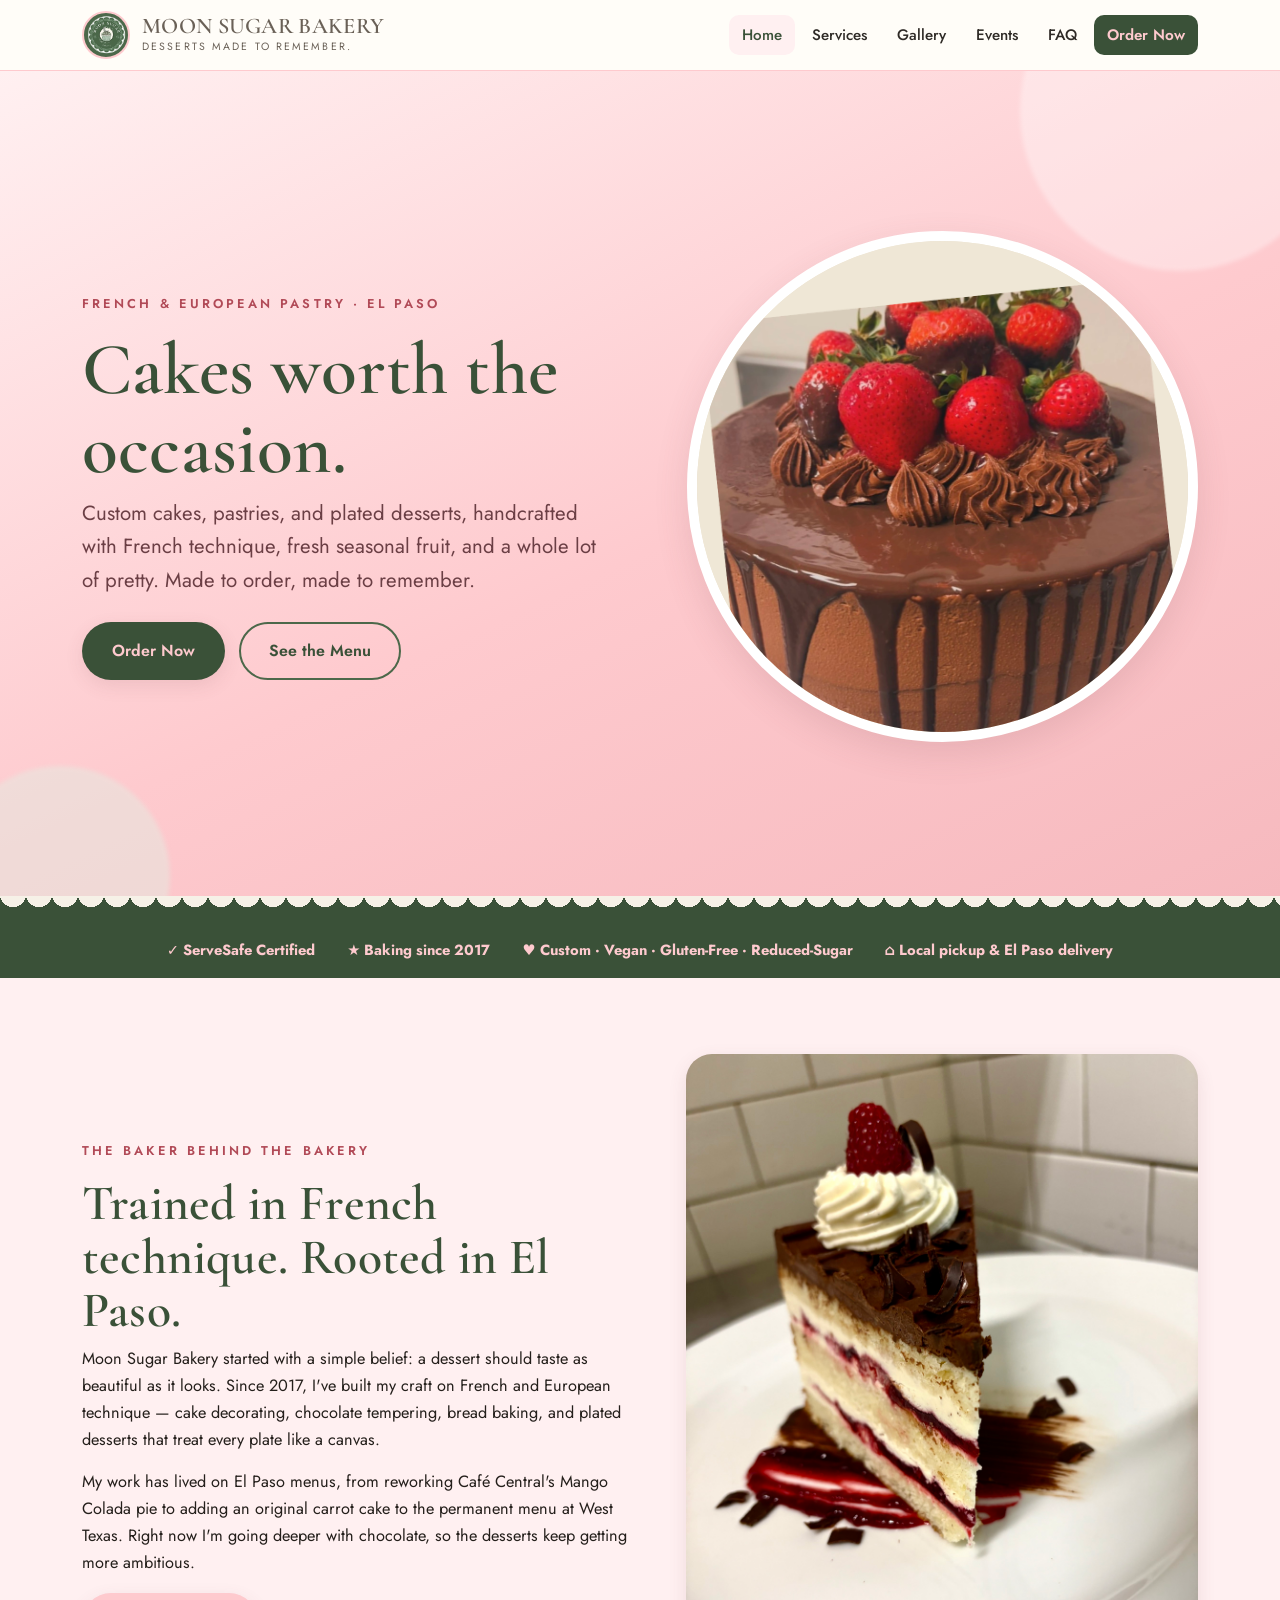
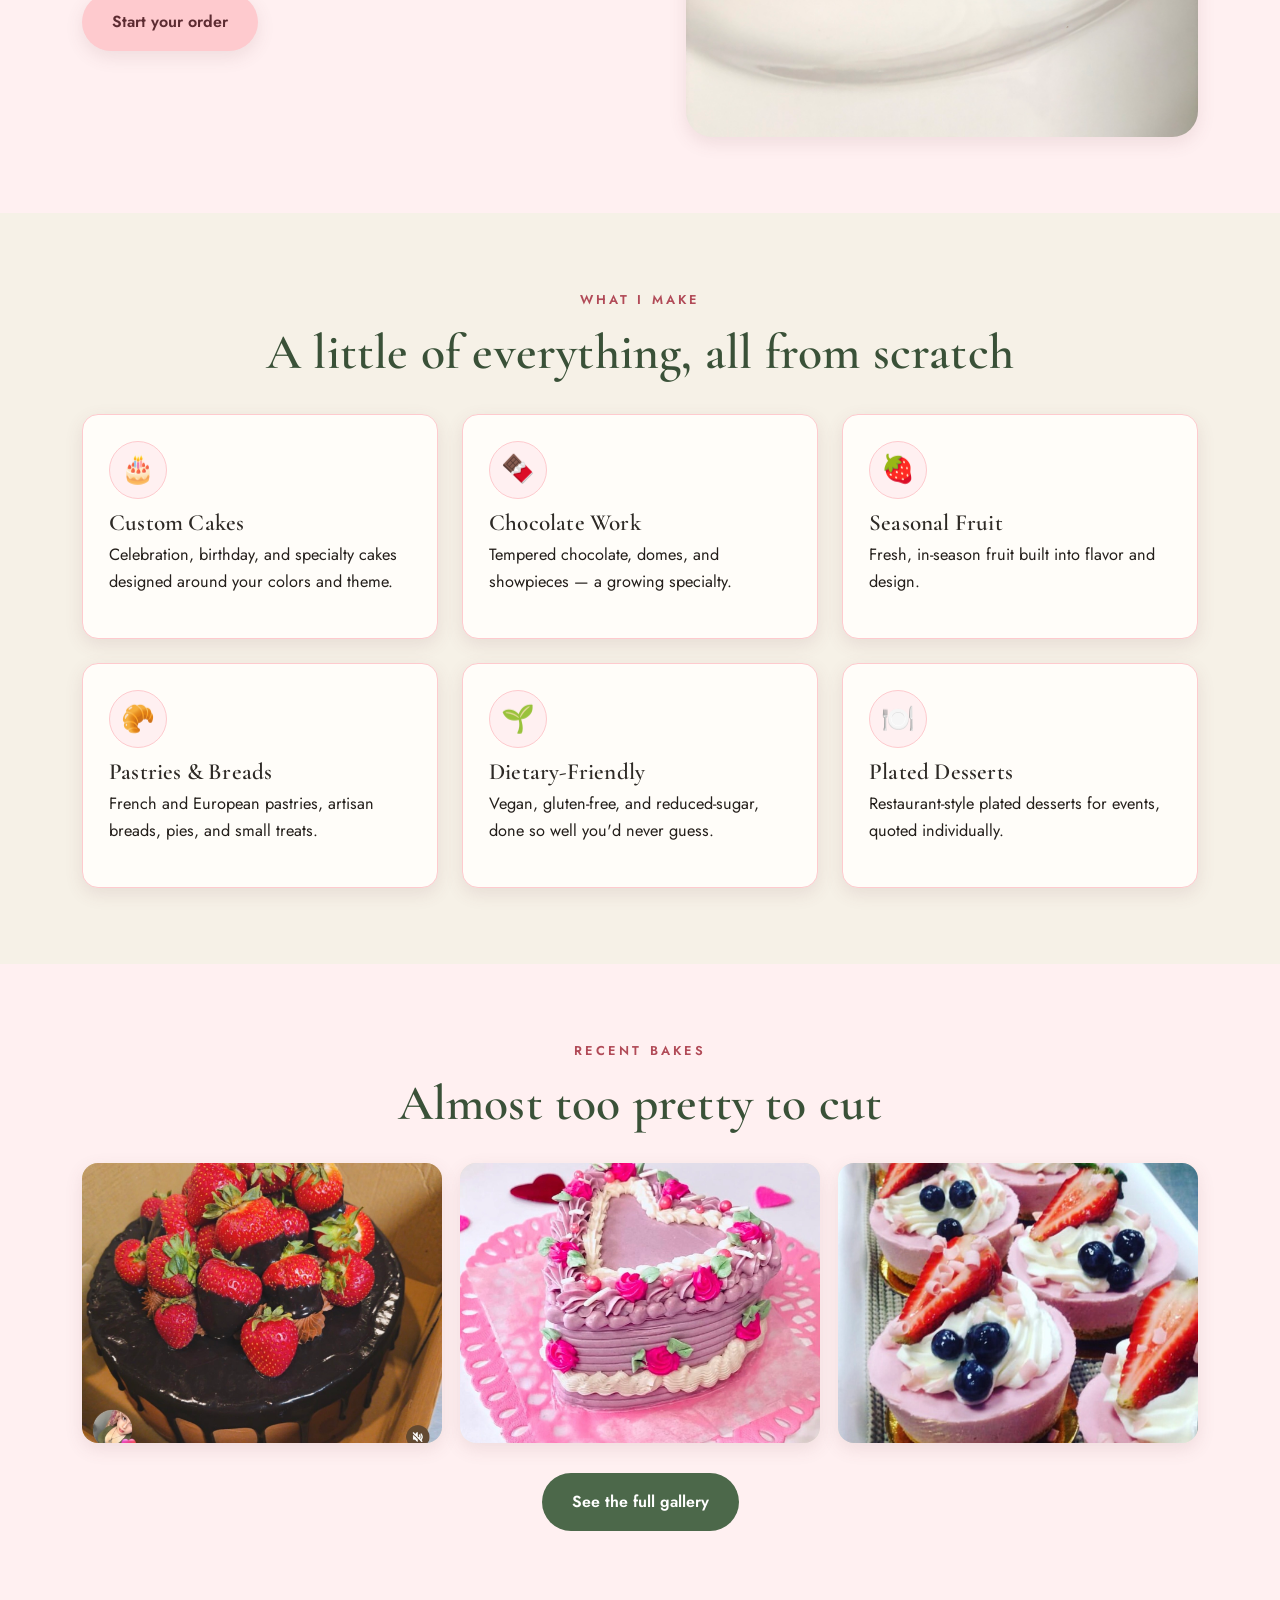
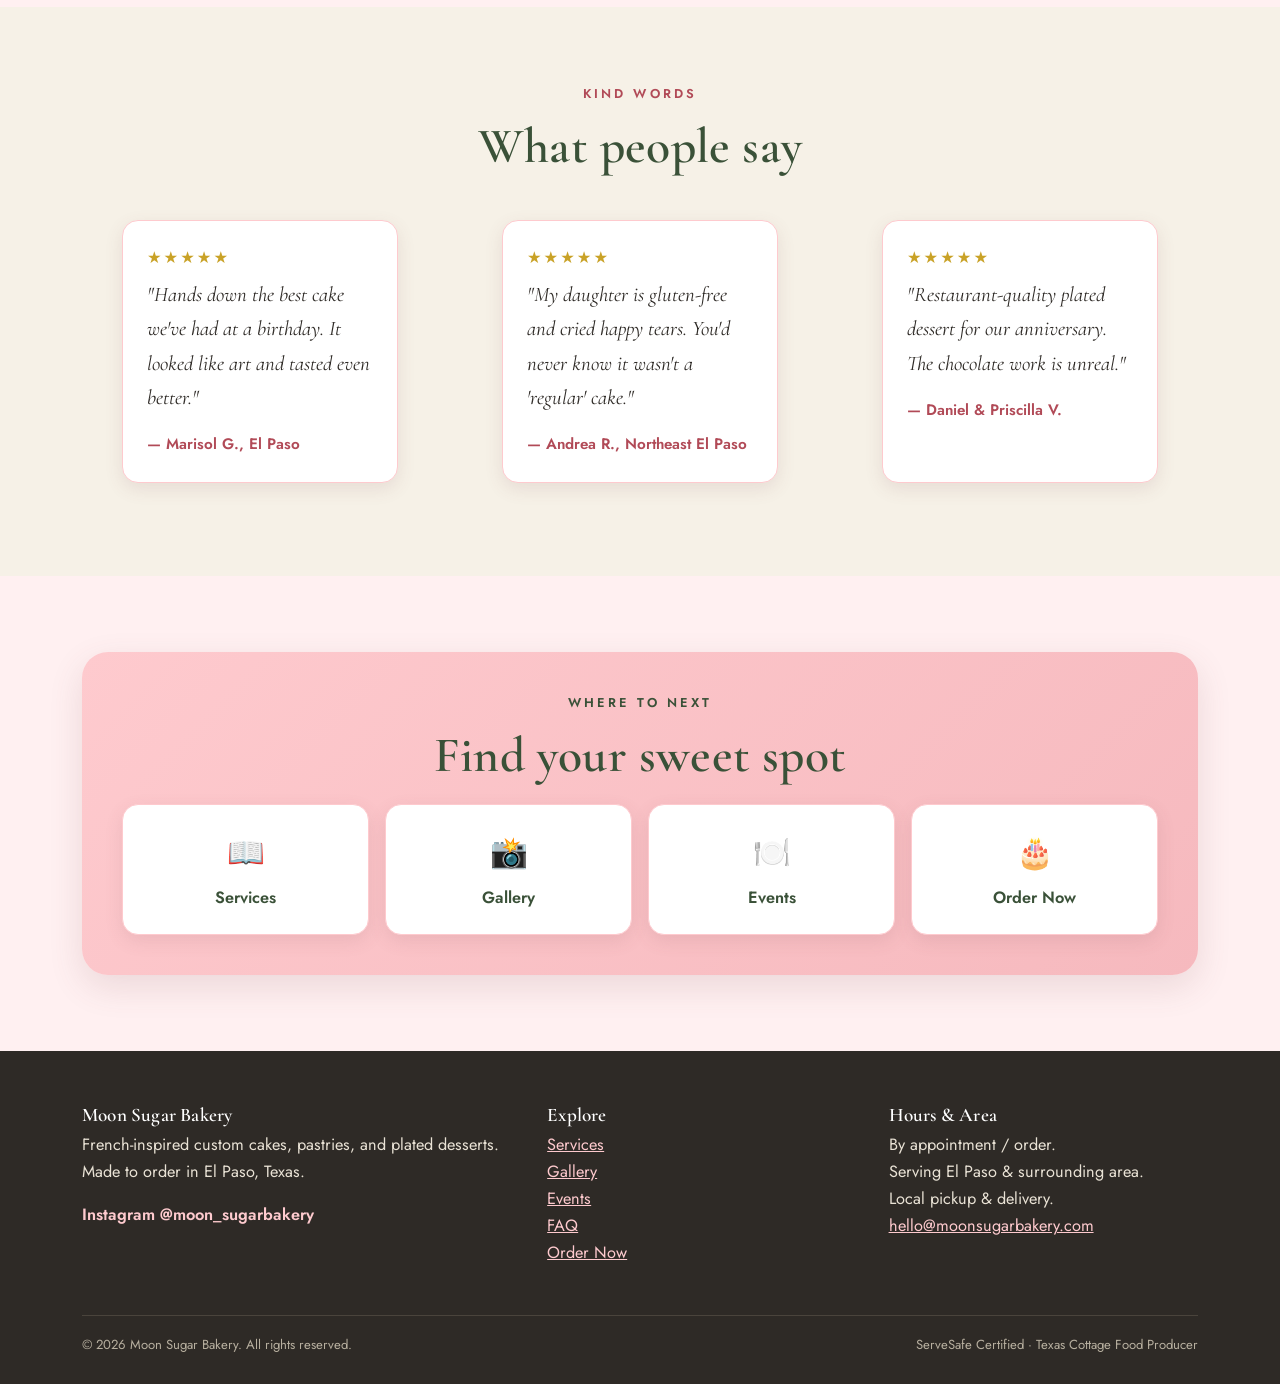
==== index.html @ 9c344a2e "Add files via upload" ====
<!DOCTYPE html>
<html lang="en">
<head>
<meta charset="UTF-8">
<meta name="viewport" content="width=device-width, initial-scale=1.0">
<title>Moon Sugar Bakery | French-Inspired Custom Cakes in El Paso, TX</title>
<meta name="description" content="Moon Sugar Bakery — French and European-inspired custom cakes, pastries, and plated desserts in El Paso, Texas. ServeSafe certified. Vegan, gluten-free, and reduced-sugar options. Order for local pickup or delivery.">
<meta property="og:title" content="Moon Sugar Bakery — Desserts made to remember.">
<meta property="og:description" content="Cakes worth the occasion. French technique, made to order in El Paso.">
<meta property="og:image" content="images/MSB%20Logo.png">
<meta name="keywords" content="custom cakes El Paso, bakery El Paso, gluten-free cakes El Paso, vegan desserts El Paso, birthday cakes, plated desserts, Moon Sugar Bakery">
<script type="application/ld+json">
{
  "@context": "https://schema.org",
  "@type": "Bakery",
  "name": "Moon Sugar Bakery",
  "description": "French and European-inspired custom cakes, pastries, cookies, and plated desserts, handmade in El Paso, Texas. Vegan, gluten-free, and reduced-sugar options.",
  "servesCuisine": ["Bakery", "Custom Cakes", "Desserts"],
  "areaServed": "El Paso, Texas",
  "email": "hello@moonsugarbakery.com",
  "image": "images/MSB%20Logo.png",
  "sameAs": ["https://instagram.com/moon_sugarbakery"],
  "address": { "@type": "PostalAddress", "addressLocality": "El Paso", "addressRegion": "TX", "addressCountry": "US" },
  "priceRange": "$$"
}
</script>
<link rel="preconnect" href="https://fonts.googleapis.com">
<link rel="preconnect" href="https://fonts.gstatic.com" crossorigin>
<link href="https://fonts.googleapis.com/css2?family=Cormorant+Garamond:ital,wght@0,500;0,600;1,400&family=Jost:wght@300;400;500;600&display=swap" rel="stylesheet">
<link rel="stylesheet" href="styles.css">
</head>
<body>
<a class="skip" href="#main">Skip to main content</a>

<!-- ===== HEADER / NAV ===== -->
<header class="site">
  <div class="nav">
    <div class="nav-left">
      <a class="brand" href="index.html" aria-label="Moon Sugar Bakery home">
        <img class="logo" src="images/MSB%20Logo.png" alt="Moon Sugar Bakery logo" width="48" height="48"
             onerror="this.style.display='none';this.nextElementSibling.style.display='grid';">
        <span class="logo" aria-hidden="true" style="display:none">M</span>
        <span><b>Moon Sugar Bakery</b><span>Desserts made to remember.</span></span>
      </a>
    </div>
    <button class="menu-toggle" aria-expanded="false" aria-controls="primary-nav">Menu</button>
    <ul class="navlinks" id="primary-nav">
      <li><a href="index.html" aria-current="page">Home</a></li>
      <li><a href="services.html">Services</a></li>
      <li><a href="gallery.html">Gallery</a></li>
      <li><a href="catering.html">Events</a></li>
      <li><a href="faq.html">FAQ</a></li>
      <li><a class="cta" href="order.html">Order Now</a></li>
    </ul>
  </div>
</header>

<main id="main">
<span id="top"></span>

<!-- ===== HERO ===== -->
<section class="hero" aria-label="Welcome">
  <span class="blob b1" aria-hidden="true"></span>
  <span class="blob b2" aria-hidden="true"></span>
  <div class="hero-inner">
    <div>
      <p class="eyebrow">French &amp; European Pastry · El Paso</p>
      <h1>Cakes worth the occasion.</h1>
      <p class="lede">Custom cakes, pastries, and plated desserts, handcrafted with French technique, fresh seasonal fruit, and a whole lot of pretty. Made to order, made to remember.</p>
      <div class="cta-row">
        <a class="btn btn-greenpink" href="order.html">Order Now</a>
        <a class="btn btn-outline" href="services.html">See the Menu</a>
      </div>
    </div>
    <div class="hero-art">
      <img class="gimg" src="images/Choc%20Straw%202.png" transform: scale(500%) style="object-position:center 20%" alt="Chocolate strawberry celebration cake topped with fresh and chocolate-dipped strawberries" data-ph="Signature cake photo">
    </div>
  </div>
</section>
<hr class="scallop" style="--wash:var(--green-deep)" aria-hidden="true">

<!-- ===== TRUST BAR ===== -->
<div class="trust" role="note">
  <div class="wrap">
    <span><b>✓ ServeSafe Certified</b></span>
    <span><b>★ Baking since 2017</b></span>
    <span><b>♥ Custom · Vegan · Gluten-Free · Reduced-Sugar</b></span>
    <span><b>⌂ Local pickup &amp; El Paso delivery</b></span>
  </div>
</div>

<!-- ===== ABOUT ===== -->
<section id="about" class="tint-blush">
  <div class="wrap split">
    <div>
      <p class="eyebrow">The Baker Behind the Bakery</p>
      <h2>Trained in French technique. Rooted in El Paso.</h2>
      <p>Moon Sugar Bakery started with a simple belief: a dessert should taste as beautiful as it looks. Since 2017, I've built my craft on French and European technique — cake decorating, chocolate tempering, bread baking, and plated desserts that treat every plate like a canvas.</p>
      <p>My work has lived on El Paso menus, from reworking Café Central's Mango Colada pie to adding an original carrot cake to the permanent menu at West Texas. Right now I'm going deeper with chocolate, so the desserts keep getting more ambitious.</p>
      <div class="cta-row"><a class="btn btn-pink" href="order.html">Start your order</a></div>
    </div>
    <img class="gimg round" src="images/Single%20Serve%20Choc%20Straw.jpeg" alt="A single-serve chocolate strawberry cake, beautifully plated" data-ph="Signature cake" style="min-height:340px;height:100%">
  </div>
</section>

<!-- ===== SPECIALTIES ===== -->
<section class="tint-cream" aria-labelledby="spec-h">
  <div class="wrap center">
    <p class="eyebrow">What I Make</p>
    <h2 id="spec-h">A little of everything, all from scratch</h2>
  </div>
  <div class="wrap grid grid-3" style="margin-top:34px">
    <div class="card"><div class="ic" aria-hidden="true">🎂</div><h3>Custom Cakes</h3><p>Celebration, birthday, and specialty cakes designed around your colors and theme.</p></div>
    <div class="card"><div class="ic" aria-hidden="true">🍫</div><h3>Chocolate Work</h3><p>Tempered chocolate, domes, and showpieces — a growing specialty.</p></div>
    <div class="card"><div class="ic" aria-hidden="true">🍓</div><h3>Seasonal Fruit</h3><p>Fresh, in-season fruit built into flavor and design.</p></div>
    <div class="card"><div class="ic" aria-hidden="true">🥐</div><h3>Pastries &amp; Breads</h3><p>French and European pastries, artisan breads, pies, and small treats.</p></div>
    <div class="card"><div class="ic" aria-hidden="true">🌱</div><h3>Dietary-Friendly</h3><p>Vegan, gluten-free, and reduced-sugar, done so well you'd never guess.</p></div>
    <div class="card"><div class="ic" aria-hidden="true">🍽️</div><h3>Plated Desserts</h3><p>Restaurant-style plated desserts for events, quoted individually.</p></div>
  </div>
</section>

<!-- ===== GALLERY PREVIEW ===== -->
<section class="tint-blush" aria-labelledby="gal-h">
  <div class="wrap center">
    <p class="eyebrow">Recent Bakes</p>
    <h2 id="gal-h">Almost too pretty to cut</h2>
  </div>
  <div class="wrap gallery-grid" style="margin-top:32px">
    <img class="gimg" src="images/Choc%20Straw%201.jpg" style="object-position:center 85%" alt="Chocolate drip cake topped with fresh strawberries" data-ph="Chocolate strawberry cake" style="object-position:center 15%">
    <img class="gimg" src="images/Small%20Pink%20Cake.jpg" style="object-position:center 10%" alt="A small pink celebration cake with delicate piping" data-ph="Small pink cake" style="object-position:center 30%">
    <img class="gimg" src="images/Straw%20Tarts.jpg" alt="Fresh strawberry tarts with glossy glaze" data-ph="Strawberry tarts" style="object-position:center 25%">
  </div>
  <div class="center" style="margin-top:30px">
    <a class="btn btn-primary" href="gallery.html">See the full gallery</a>
  </div>
</section>

<!-- ===== TESTIMONIALS ===== -->
<section class="tint-cream" aria-labelledby="rev-h">
  <div class="wrap center"><p class="eyebrow">Kind Words</p><h2 id="rev-h">What people say</h2></div>
  <div class="wrap grid grid-3" style="margin-top:30px">
    <blockquote class="quote"><div class="stars" aria-hidden="true">★★★★★</div><p>"Hands down the best cake we've had at a birthday. It looked like art and tasted even better."</p><cite>— Marisol G., El Paso</cite></blockquote>
    <blockquote class="quote"><div class="stars" aria-hidden="true">★★★★★</div><p>"My daughter is gluten-free and cried happy tears. You'd never know it wasn't a 'regular' cake."</p><cite>— Andrea R., Northeast El Paso</cite></blockquote>
    <blockquote class="quote"><div class="stars" aria-hidden="true">★★★★★</div><p>"Restaurant-quality plated dessert for our anniversary. The chocolate work is unreal."</p><cite>— Daniel &amp; Priscilla V.</cite></blockquote>
  </div>
</section>

<!-- ===== CTA BAND ===== -->
<section class="tint-blush">
  <div class="wrap">
    <div class="cta-band">
      <p class="eyebrow" style="color:var(--green-deep)">Where To Next</p>
      <h2>Find your sweet spot</h2>
      <div class="cta-grid">
        <a class="cta-tile" href="services.html"><span class="em" aria-hidden="true">📖</span>Services</a>
        <a class="cta-tile" href="gallery.html"><span class="em" aria-hidden="true">📸</span>Gallery</a>
        <a class="cta-tile" href="catering.html"><span class="em" aria-hidden="true">🍽️</span>Events</a>
        <a class="cta-tile" href="order.html"><span class="em" aria-hidden="true">🎂</span>Order Now</a>
      </div>
    </div>
  </div>
</section>

</main>

<!-- ===== FOOTER ===== -->
<footer class="site" id="contact">
  <div class="wrap">
    <div class="foot-grid">
      <div>
        <h3>Moon Sugar Bakery</h3>
        <p>French-inspired custom cakes, pastries, and plated desserts. Made to order in El Paso, Texas.</p>
        <p class="social"><a href="https://instagram.com/moon_sugarbakery" rel="noopener">Instagram @moon_sugarbakery</a></p>
      </div>
      <div>
        <h3>Explore</h3>
        <p><a href="services.html">Services</a><br><a href="gallery.html">Gallery</a><br><a href="catering.html">Events</a><br><a href="faq.html">FAQ</a><br><a href="order.html">Order Now</a></p>
      </div>
      <div>
        <h3>Hours &amp; Area</h3>
        <p>By appointment / order.<br>Serving El Paso &amp; surrounding area.<br>Local pickup &amp; delivery.<br><a href="mailto:hello@moonsugarbakery.com">hello@moonsugarbakery.com</a></p>
      </div>
    </div>
    <div class="legal">
      <span>© <span id="yr"></span> Moon Sugar Bakery. All rights reserved.</span>
      <span>ServeSafe Certified · Texas Cottage Food Producer</span>
    </div>
  </div>
</footer>
<script src="script.js"></script>
</body>
</html>
---- styles.css ----
/* ==========================================================================
   Moon Sugar Bakery — shared styles
   Sage green anchors, blush pink delights, cream breathes, gold sparkles.
   ========================================================================== */
:root{
  --green:#4C684A; --green-deep:#3A5138; --green-soft:#E4EBE1;
  --blush:#FECACE;            /* secondary — the star accent */
  --blush-soft:#FFF0F1;       /* pale pink section wash */
  --blush-mid:#FDB8BE;
  --blush-deep:#E88B93;
  --rose:#B14A57;             /* AA-safe pink text on light */
  --cream:#F6F1E7; --cream-2:#EFE7D6;
  --gold:#C9A227; --berry:#9E4A5E; --choc:#5C4433;
  --espresso:#2E2A26; --ink:#241F1B; --muted:#6A6157;
  --white:#FFFDF9;
  --radius:16px; --radius-lg:26px;
  --shadow:0 12px 34px rgba(120,70,80,.14);
  --shadow-sm:0 6px 18px rgba(120,70,80,.12);
  --maxw:1160px;
}
*{box-sizing:border-box}
html{scroll-behavior:smooth}
body{margin:0;color:var(--ink);background:var(--cream);
  font-family:'Jost',system-ui,-apple-system,Segoe UI,Roboto,sans-serif;
  font-weight:400;line-height:1.65;font-size:1.02rem}
h1,h2,h3,.serif{font-family:'Cormorant Garamond',Georgia,serif;font-weight:600;line-height:1.08;letter-spacing:.2px}
h1{font-size:clamp(2.6rem,6vw,4.6rem)}
h2{font-size:clamp(2.1rem,4.4vw,3.1rem);color:var(--green-deep);margin:0 0 .5rem}
h3{font-size:1.45rem;color:var(--espresso);margin:0 0 .4rem}
p{margin:0 0 1rem}
a{color:var(--rose)}
img{max-width:100%;display:block}
.wrap{max-width:var(--maxw);margin:0 auto;padding:0 22px}
.center{text-align:center}
section{padding:76px 0}
.eyebrow{font-family:'Jost';text-transform:uppercase;letter-spacing:.24em;font-size:.8rem;font-weight:600;color:var(--rose)}
:focus-visible{outline:3px solid var(--rose);outline-offset:3px}

/* ---- Skip link ---- */
.skip{position:absolute;left:-999px;background:var(--espresso);color:#fff;padding:12px 18px;z-index:1000;border-radius:0 0 8px 0}
.skip:focus{left:0;top:0}

/* ---- Buttons ---- */
.btn{display:inline-flex;align-items:center;gap:8px;justify-content:center;
  font-family:'Jost';font-weight:600;font-size:1rem;padding:14px 28px;border-radius:50px;
  border:2px solid transparent;cursor:pointer;text-decoration:none;min-height:50px;
  transition:transform .15s,background .2s,box-shadow .2s,color .2s}
.btn:hover{transform:translateY(-2px)}
.btn-primary{background:var(--green);color:#fff}
.btn-primary:hover{background:var(--green-deep)}
.btn-pink{background:var(--blush);color:#5c2b31;box-shadow:var(--shadow-sm)}
.btn-pink:hover{background:var(--blush-mid);color:#4a2227}
/* green background, branded pink text (AA-safe on deep green) */
.btn-greenpink{background:var(--green-deep);color:var(--blush);box-shadow:var(--shadow-sm)}
.btn-greenpink:hover,.btn-greenpink:focus-visible{background:var(--espresso);color:var(--blush)}
.btn-gold{background:var(--gold);color:#2b2410}
.btn-gold:hover{background:#b8931f}
.btn-outline{background:transparent;color:var(--green-deep);border-color:var(--green)}
.btn-outline:hover{background:var(--green);color:#fff}
.btn-ghost-light{background:rgba(255,255,255,.9);color:var(--green-deep);border-color:#fff}
.btn-ghost-light:hover{background:#fff}

/* ---- Header / Nav ---- */
header.site{position:sticky;top:0;z-index:900;background:rgba(255,253,249,.94);
  backdrop-filter:blur(9px);border-bottom:1px solid var(--blush)}
.nav{display:flex;align-items:center;justify-content:space-between;gap:18px;
  padding:11px 22px;max-width:var(--maxw);margin:0 auto}
.nav-left{display:flex;align-items:center;gap:12px}
.back{display:none;text-decoration:none;color:var(--green-deep);font-weight:600;
  border:2px solid var(--blush);border-radius:50px;padding:7px 14px;min-height:42px;
  align-items:center;gap:6px}
.back:hover{background:var(--blush-soft)}
.subpage .back{display:inline-flex}
.brand{display:flex;align-items:center;gap:12px;text-decoration:none;color:var(--espresso)}
.brand .logo{flex:0 0 auto;width:48px;height:48px;aspect-ratio:1/1;border-radius:50%;background:var(--green);color:#fff;
  display:grid;place-items:center;font-family:'Cormorant Garamond';font-size:1.6rem;font-weight:600;
  border:2px solid var(--blush)}
img.logo{flex:0 0 auto;width:48px;height:48px;aspect-ratio:1/1;border-radius:50%;object-fit:cover;background:none}
.brand b{font-family:'Cormorant Garamond';font-size:1.4rem;font-weight:600;letter-spacing:.3px;line-height:1}
.brand span{display:block;font-size:.66rem;letter-spacing:.2em;text-transform:uppercase;color:var(--muted)}
.navlinks{display:flex;gap:4px;align-items:center;list-style:none;margin:0;padding:0}
.navlinks a{text-decoration:none;color:var(--espresso);padding:9px 13px;border-radius:10px;font-size:.95rem;font-weight:500}
.navlinks a:hover,.navlinks a[aria-current="page"]{background:var(--blush-soft);color:var(--green-deep)}
/* Order Now pill: branded green background, branded pink text (AA-safe on deep green) */
.navlinks a.cta{background:var(--green-deep);color:var(--blush);font-weight:600}
.navlinks a.cta:hover,.navlinks a.cta:focus-visible{background:var(--espresso);color:var(--blush)}
.menu-toggle{display:none;background:none;border:2px solid var(--green);color:var(--green-deep);
  border-radius:10px;padding:8px 12px;font-size:1rem;cursor:pointer;min-height:44px}

/* ---- Scallop divider (echoes the logo medallion) ---- */
.scallop{height:26px;background:
  radial-gradient(circle at 13px -2px, transparent 13px, var(--wash,var(--blush-soft)) 13px) 0 0/26px 26px repeat-x;
  border:0;margin:0}

/* ---- Hero ---- */
.hero{position:relative;overflow:hidden;
  background:linear-gradient(155deg,var(--blush-soft) 0%,var(--blush) 55%,#f6b9be 100%)}
.hero .blob{position:absolute;border-radius:50%;filter:blur(2px);opacity:.5}
.hero .b1{width:320px;height:320px;background:#fff;top:-120px;right:-60px;opacity:.35}
.hero .b2{width:220px;height:220px;background:var(--green-soft);bottom:-90px;left:-50px;opacity:.5}
.hero-inner{position:relative;max-width:var(--maxw);margin:0 auto;padding:84px 22px 78px;
  display:grid;grid-template-columns:1.05fr .95fr;gap:40px;align-items:center}
.hero h1{color:var(--green-deep);margin:.3rem 0 .5rem}
.hero .lede{font-size:clamp(1.05rem,2.1vw,1.28rem);max-width:520px;color:#6b3f45;margin-bottom:1.5rem}
.hero .cta-row{display:flex;gap:14px;flex-wrap:wrap}
.hero-art{position:relative;aspect-ratio:1/1;border-radius:50%;overflow:hidden;
  border:10px solid #fff;box-shadow:var(--shadow);background:var(--cream-2)}
.hero-art img{width:100%;height:100%;object-fit:cover}
.hero-badge{position:absolute;bottom:14px;left:14px;background:#fff;border-radius:50px;
  padding:8px 16px;font-weight:600;color:var(--green-deep);box-shadow:var(--shadow-sm);font-size:.9rem}

/* ---- Trust bar ---- */
.trust{background:var(--green-deep);color:#f3ede1}
.trust .wrap{display:flex;flex-wrap:wrap;justify-content:center;gap:12px 32px;padding:16px 22px;font-size:.92rem;text-align:center}
.trust b{color:var(--blush)}

/* ---- Sections tints ---- */
.tint-blush{background:var(--blush-soft)}
.tint-cream{background:var(--cream)}
.tint-green{background:var(--green-deep);color:#f3ede1}
.tint-green h2{color:#fff}
.tint-green .eyebrow{color:var(--blush)}

/* ---- Cards / grids ---- */
.grid{display:grid;gap:24px}
.grid-2{grid-template-columns:1fr 1fr}
.grid-3{grid-template-columns:repeat(3,1fr)}
.grid-4{grid-template-columns:repeat(4,1fr)}
.card{background:var(--white);border-radius:var(--radius);padding:26px;box-shadow:var(--shadow-sm);border:1px solid var(--blush)}
.card .ic{width:58px;height:58px;border-radius:50%;background:var(--blush-soft);border:1px solid var(--blush);
  display:grid;place-items:center;font-size:1.7rem;margin-bottom:12px}

/* ---- Feature split ---- */
.split{display:grid;grid-template-columns:1.05fr .95fr;gap:38px;align-items:center}

/* ---- Images / placeholders ---- */
.gimg{width:100%;border-radius:var(--radius);display:block;object-fit:cover;box-shadow:var(--shadow-sm);background:var(--cream-2)}
.round{border-radius:var(--radius-lg)}
.ph{border-radius:var(--radius);background:
  repeating-linear-gradient(135deg,#f7d9dc 0 18px,var(--blush-soft) 18px 36px);
  border:1px dashed var(--blush-deep);display:grid;place-items:center;color:#9a5560;
  font-size:.85rem;text-align:center;padding:20px;min-height:200px}

/* ---- Gallery ---- */
.gallery-grid{display:grid;grid-template-columns:repeat(3,1fr);gap:18px}
.gallery-grid .gimg,.gallery-grid .ph{height:280px;aspect-ratio:auto}
figure.g{margin:0;position:relative}
figure.g figcaption{margin-top:8px;font-size:.9rem;color:var(--muted);text-align:center}

/* ---- Pricing ---- */
.price-list{list-style:none;margin:14px 0 0;padding:0}
.price-list li{display:flex;justify-content:space-between;gap:16px;padding:11px 0;border-bottom:1px dashed var(--blush-deep)}
.price-list li:last-child{border-bottom:none}
.desc{color:var(--muted);font-size:.9rem}
.price{white-space:nowrap;font-weight:700;color:var(--green-deep)}
.tag{display:inline-block;font-size:.68rem;letter-spacing:.06em;text-transform:uppercase;
  background:var(--green);color:#fff;border-radius:20px;padding:2px 10px;margin-left:6px;vertical-align:middle}
.tag.gf{background:var(--berry)}.tag.v{background:var(--choc)}.tag.pink{background:var(--blush);color:#5c2b31}

/* ---- Testimonials ---- */
.quote{background:#fff;border-radius:var(--radius);padding:24px;box-shadow:var(--shadow-sm);border:1px solid var(--blush)}
.quote .stars{color:var(--gold);letter-spacing:2px;margin-bottom:6px}
.quote p{font-style:italic;font-family:'Cormorant Garamond';font-size:1.3rem;color:var(--espresso)}
.quote cite{font-style:normal;font-weight:600;color:var(--rose);font-size:.95rem}

/* ---- Forms ---- */
.formcard{background:var(--white);border-radius:var(--radius);padding:30px;box-shadow:var(--shadow);max-width:760px;margin:0 auto;border:1px solid var(--blush)}
.field{margin-bottom:18px}
label{display:block;font-weight:600;margin-bottom:6px;font-size:.95rem}
.req{color:var(--rose)}
input,select,textarea{width:100%;padding:12px 14px;border:1.5px solid #8a7c5c;border-radius:12px;font:inherit;background:#fffdf8;min-height:48px}
textarea{min-height:110px;resize:vertical}
input:focus,select:focus,textarea:focus{border-color:var(--green);outline:3px solid rgba(232,139,147,.4);outline-offset:0}
.two{display:grid;grid-template-columns:1fr 1fr;gap:16px}
fieldset{border:1.5px solid var(--blush);border-radius:12px;padding:14px 16px;margin:0 0 18px}
legend{font-weight:600;padding:0 8px;color:var(--green-deep)}
.checks{display:flex;flex-wrap:wrap;gap:10px 22px}
.checks label{display:flex;align-items:center;gap:8px;font-weight:400;margin:0}
.checks input{width:auto;min-height:auto}
.help{font-size:.85rem;color:var(--muted);margin-top:6px}
.form-success{max-width:640px;margin:0 auto;background:#fff;border:1px solid var(--blush);border-radius:var(--radius);
  padding:36px 30px;text-align:center;box-shadow:var(--shadow-sm)}
.form-success h2{color:var(--green-deep);margin-top:0}
.form-success p{color:var(--ink)}
.form-success .btn{margin-top:12px}

/* ---- FAQ ---- */
details{background:#fff;border:1px solid var(--blush);border-radius:12px;padding:4px 20px;margin-bottom:12px}
summary{cursor:pointer;font-weight:600;padding:14px 0;font-size:1.05rem;list-style:none;display:flex;justify-content:space-between;align-items:center;gap:12px;min-height:44px}
summary::-webkit-details-marker{display:none}
summary::after{content:"+";font-size:1.5rem;color:var(--rose)}
details[open] summary::after{content:"\2013"}
details p{padding-bottom:14px;margin:0;color:var(--muted)}

/* ---- CTA band ---- */
.cta-band{background:linear-gradient(135deg,var(--blush) 0%,#f6b9be 100%);border-radius:var(--radius-lg);
  padding:40px;text-align:center;box-shadow:var(--shadow)}
.cta-band h2{color:var(--green-deep)}
.cta-grid{display:grid;grid-template-columns:repeat(4,1fr);gap:16px;margin-top:22px}
.cta-tile{background:#fff;border-radius:var(--radius);padding:22px 16px;text-decoration:none;
  color:var(--green-deep);font-weight:600;box-shadow:var(--shadow-sm);border:1px solid var(--blush);
  display:flex;flex-direction:column;align-items:center;gap:8px;transition:transform .15s}
.cta-tile:hover{transform:translateY(-3px)}
.cta-tile .em{font-size:1.9rem}

/* ---- Page header (subpages) ---- */
.page-head{background:linear-gradient(155deg,var(--blush-soft),var(--blush));padding:56px 0 48px;text-align:center}
.page-head h1{color:var(--green-deep);font-size:clamp(2.4rem,5vw,3.6rem)}
.page-head p{max-width:620px;margin:8px auto 0;color:#6b3f45}
/* Page head with logo on the left (Services) */
.head-split{display:grid;grid-template-columns:1fr 2fr;gap:34px;align-items:center;
  max-width:var(--maxw);margin:0 auto;padding:0 22px;text-align:left}
.head-split .head-logo{width:100%;max-width:260px;aspect-ratio:1/1;object-fit:contain;
  justify-self:center;filter:drop-shadow(0 8px 20px rgba(120,70,80,.18))}
.head-split .head-copy h1{margin:.2rem 0}
.head-split .head-copy p{margin-left:0;max-width:640px}
@media(max-width:760px){.head-split{grid-template-columns:1fr;text-align:center}
  .head-split .head-copy p{margin-left:auto;margin-right:auto}
  .head-split .head-logo{max-width:180px}}

/* ---- Footer ---- */
footer.site{background:var(--espresso);color:#e9e2d5;padding:54px 0 28px}
footer.site a{color:var(--blush)}
.foot-grid{display:grid;grid-template-columns:1.4fr 1fr 1fr;gap:32px}
.foot-grid h3{color:#fff;font-size:1.2rem}
.social a{font-weight:600;text-decoration:none}
.legal{border-top:1px solid #4a443c;margin-top:32px;padding-top:18px;font-size:.82rem;color:#b7af9f;
  display:flex;justify-content:space-between;flex-wrap:wrap;gap:10px}

/* ---- Responsive ---- */
@media(max-width:900px){
  .hero-inner{grid-template-columns:1fr;text-align:center}
  .hero .lede{margin-left:auto;margin-right:auto}
  .hero .cta-row{justify-content:center}
  /* keep stacked CTA pills from crowding / shadows overlapping */
  .cta-row{gap:16px}
  .center .btn{margin:7px 5px}
  .hero-art{max-width:360px;margin:0 auto}
  .split{grid-template-columns:1fr}
  .grid-2,.grid-3,.grid-4{grid-template-columns:1fr}
  .gallery-grid{grid-template-columns:1fr 1fr}
  .cta-grid{grid-template-columns:1fr 1fr}
  .foot-grid{grid-template-columns:1fr}
  .two{grid-template-columns:1fr}
  .navlinks{position:fixed;inset:66px 0 auto 0;background:var(--cream);flex-direction:column;
    align-items:stretch;padding:10px 22px 22px;gap:2px;border-bottom:1px solid var(--blush);display:none}
  .navlinks.open{display:flex}
  .navlinks a{padding:14px 12px}
  .menu-toggle{display:inline-block}
}
@media(max-width:560px){
  .gallery-grid{grid-template-columns:1fr}
  .cta-grid{grid-template-columns:1fr}
}

/* ---- Gallery categories + modal ---- */
.cat-grid{display:grid;grid-template-columns:repeat(3,1fr);gap:22px}
.cat-tile{position:relative;border:2px solid var(--blush);padding:0;cursor:pointer;border-radius:var(--radius);
  overflow:hidden;box-shadow:var(--shadow-sm);background:var(--cream-2);aspect-ratio:4/3;
  font-family:inherit;display:block;width:100%}
.cat-tile .cover{width:100%;height:100%;object-fit:cover;transition:transform .3s}
.cat-tile .cover.ph{display:flex}
.cat-tile:hover .cover{transform:scale(1.04)}
.cat-tile .cat-label{position:absolute;inset:auto 0 0 0;
  background:linear-gradient(180deg,rgba(46,42,38,0),rgba(46,42,38,.86));
  color:#fff;padding:30px 16px 14px;text-align:left;display:flex;justify-content:space-between;align-items:flex-end;gap:10px}
.cat-tile .cat-label b{font-family:'Cormorant Garamond';font-size:1.55rem;font-weight:600}
.cat-tile .cat-label .count{font-size:.82rem;background:var(--blush);color:#5c2b31;border-radius:50px;padding:3px 11px;font-weight:600;white-space:nowrap}

.modal{position:fixed;inset:0;z-index:1000;display:none;padding:20px}
.modal.open{display:block}
.modal-backdrop{position:absolute;inset:0;background:rgba(46,42,38,.74);backdrop-filter:blur(3px);border:0;width:100%;height:100%;cursor:pointer}
.modal-panel{position:relative;max-width:1060px;margin:3vh auto;background:var(--cream);border-radius:var(--radius-lg);
  padding:26px;max-height:94vh;overflow:auto;box-shadow:var(--shadow);border:2px solid var(--blush)}
.modal-head{display:flex;justify-content:space-between;align-items:center;gap:16px;margin-bottom:18px;position:sticky;top:-26px;background:var(--cream);padding-top:6px}
.modal-head h2{margin:0;color:var(--green-deep)}
.modal-close{background:var(--green);color:#fff;border:0;border-radius:50px;min-height:46px;padding:10px 20px;font:inherit;font-weight:600;cursor:pointer}
.modal-close:hover{background:var(--green-deep)}
.modal-grid{display:grid;grid-template-columns:repeat(3,1fr);gap:16px}
.modal-grid figure{margin:0}
.modal-grid img,.modal-grid .ph{width:100%;height:230px;object-fit:cover;border-radius:var(--radius);box-shadow:var(--shadow-sm);background:var(--cream-2)}
.modal-grid figcaption{margin-top:7px;font-size:.9rem;color:var(--espresso);text-align:center;font-weight:500}
body.modal-open{overflow:hidden}
@media(max-width:900px){.cat-grid{grid-template-columns:1fr 1fr}.modal-grid{grid-template-columns:1fr 1fr}}
@media(max-width:560px){.cat-grid{grid-template-columns:1fr}.modal-grid{grid-template-columns:1fr}}
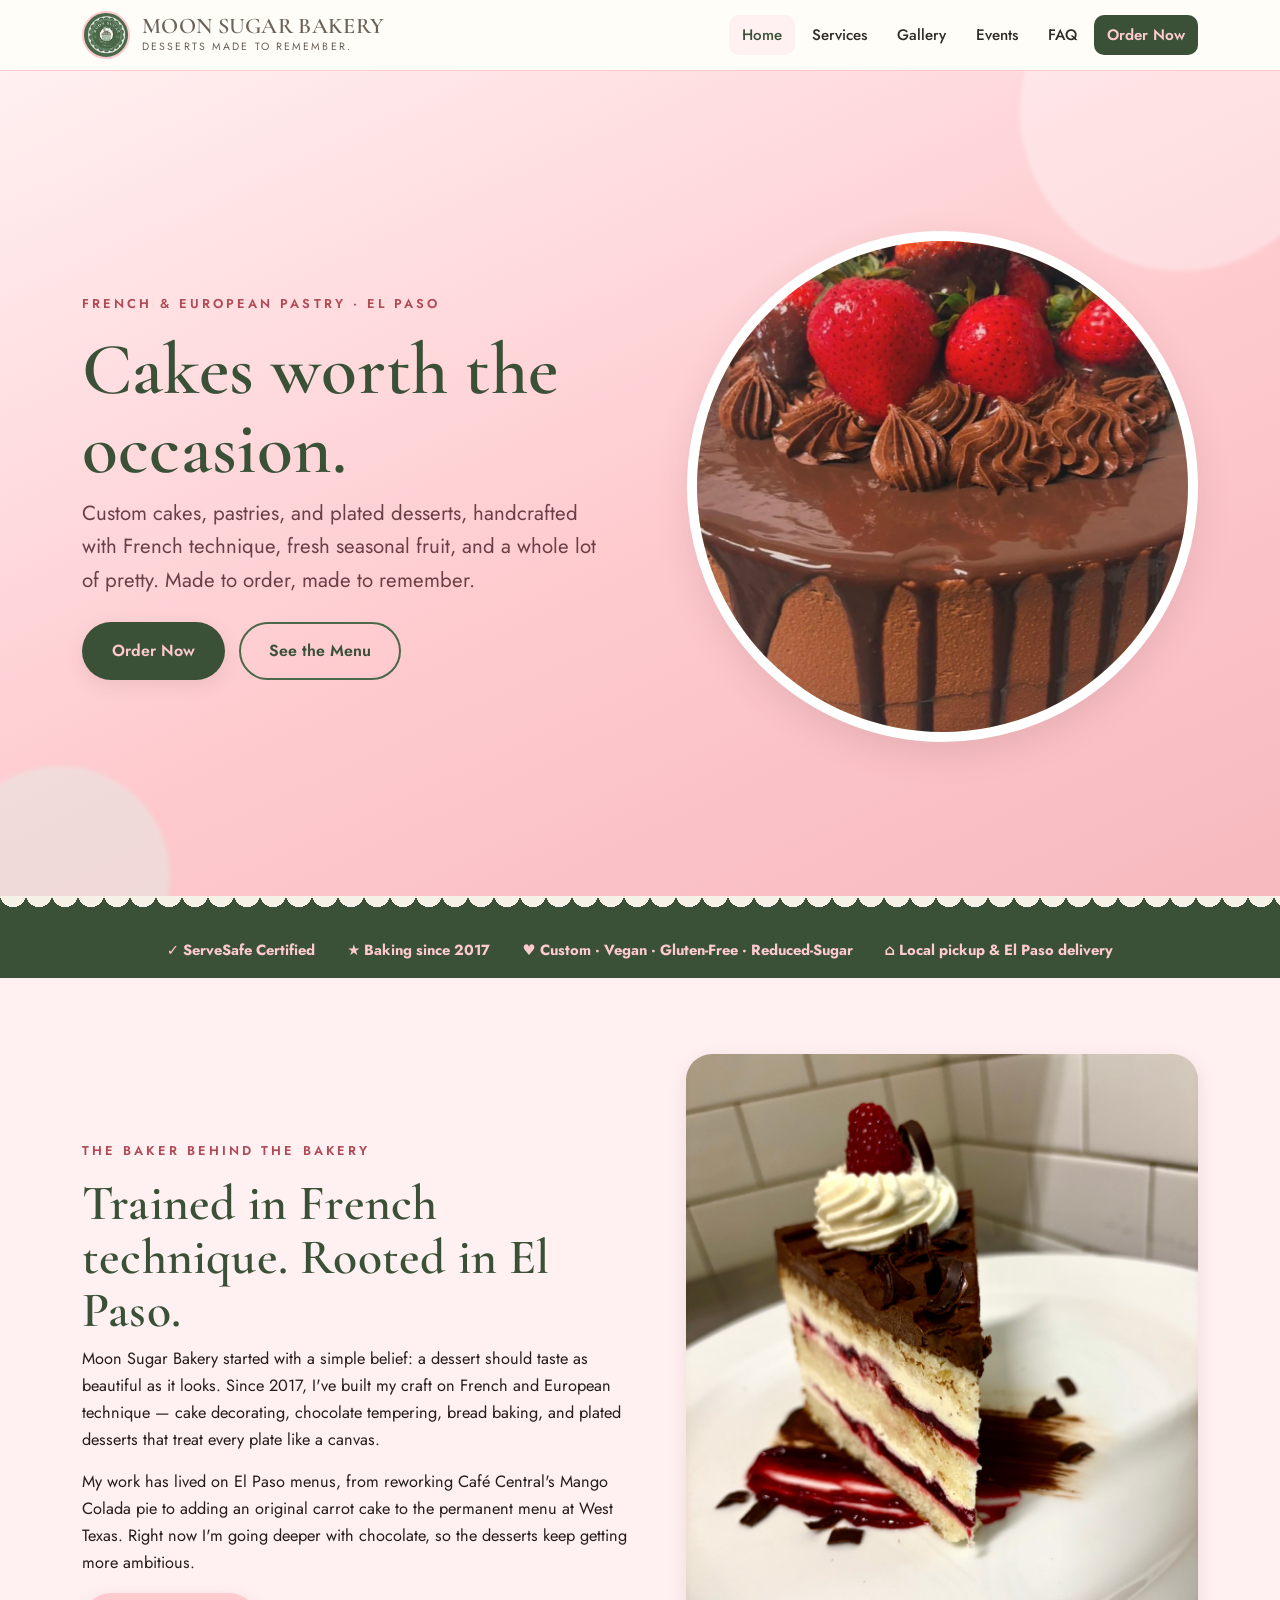
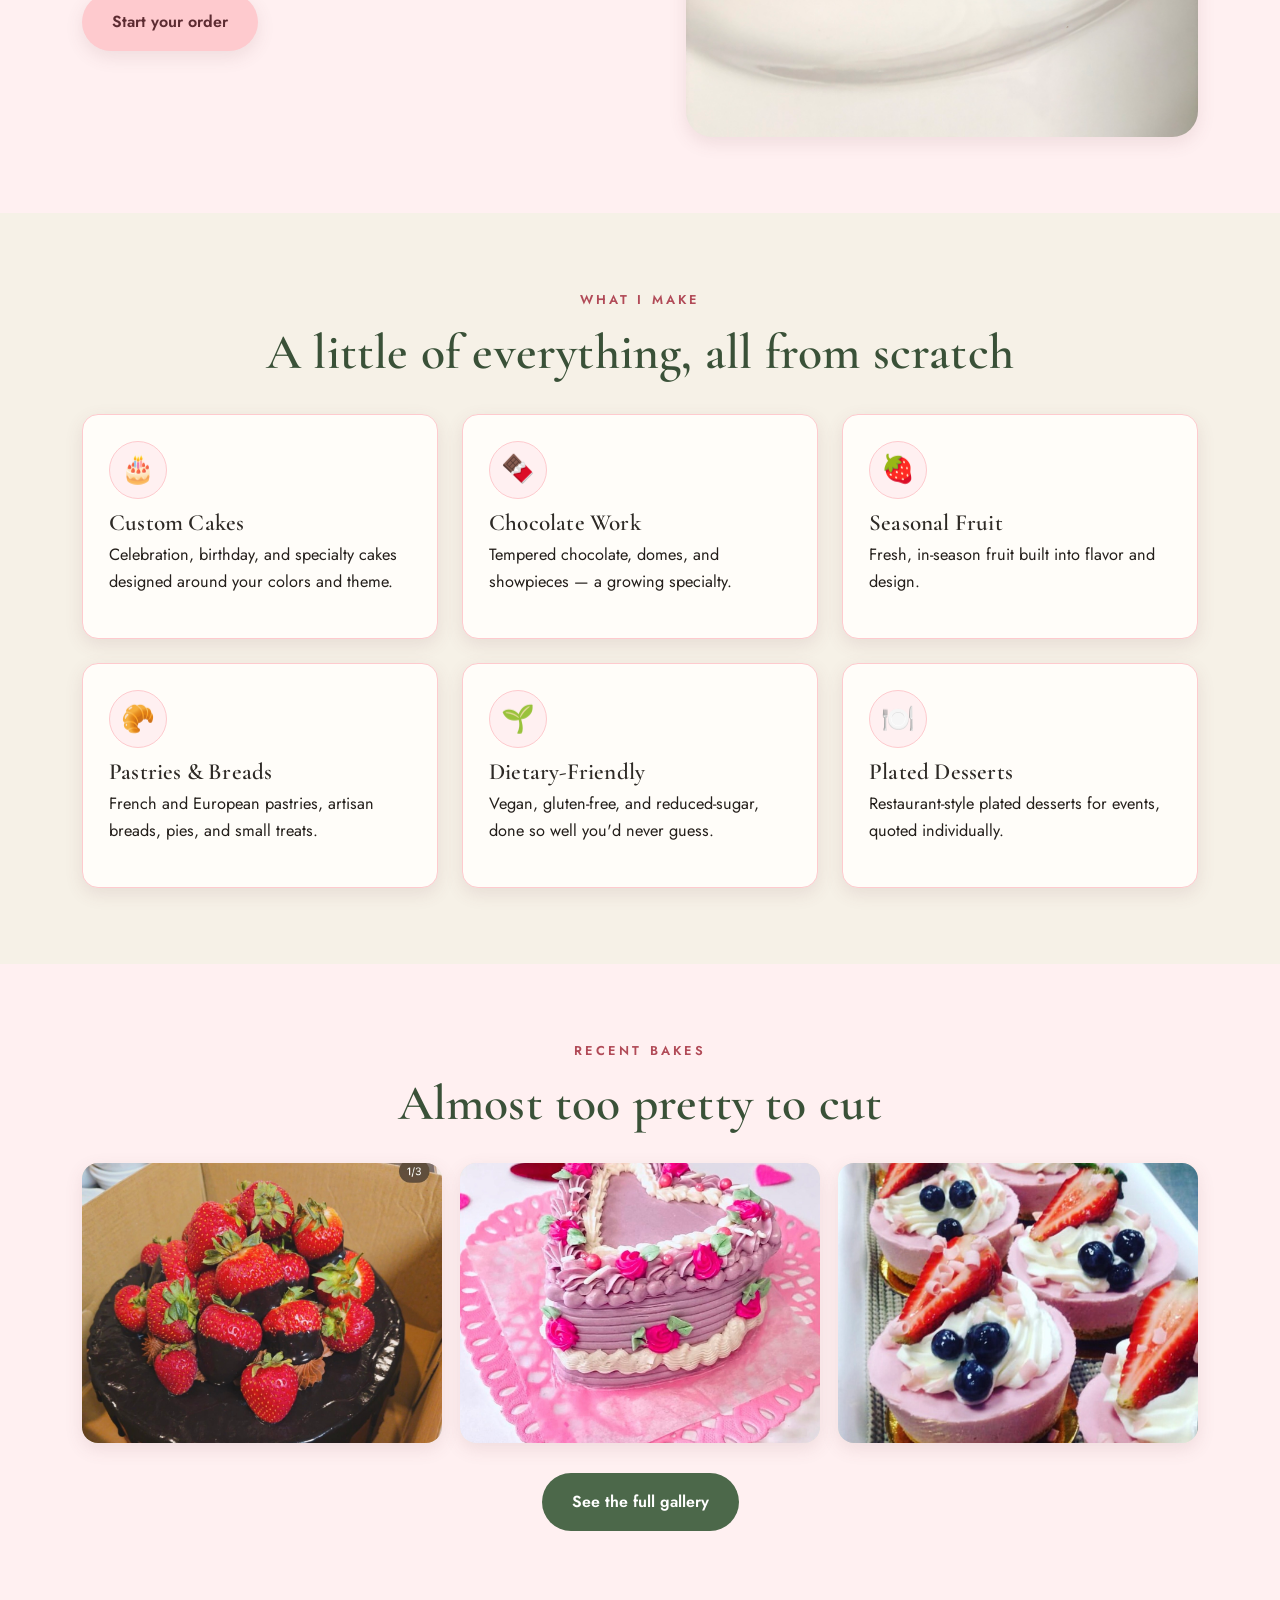
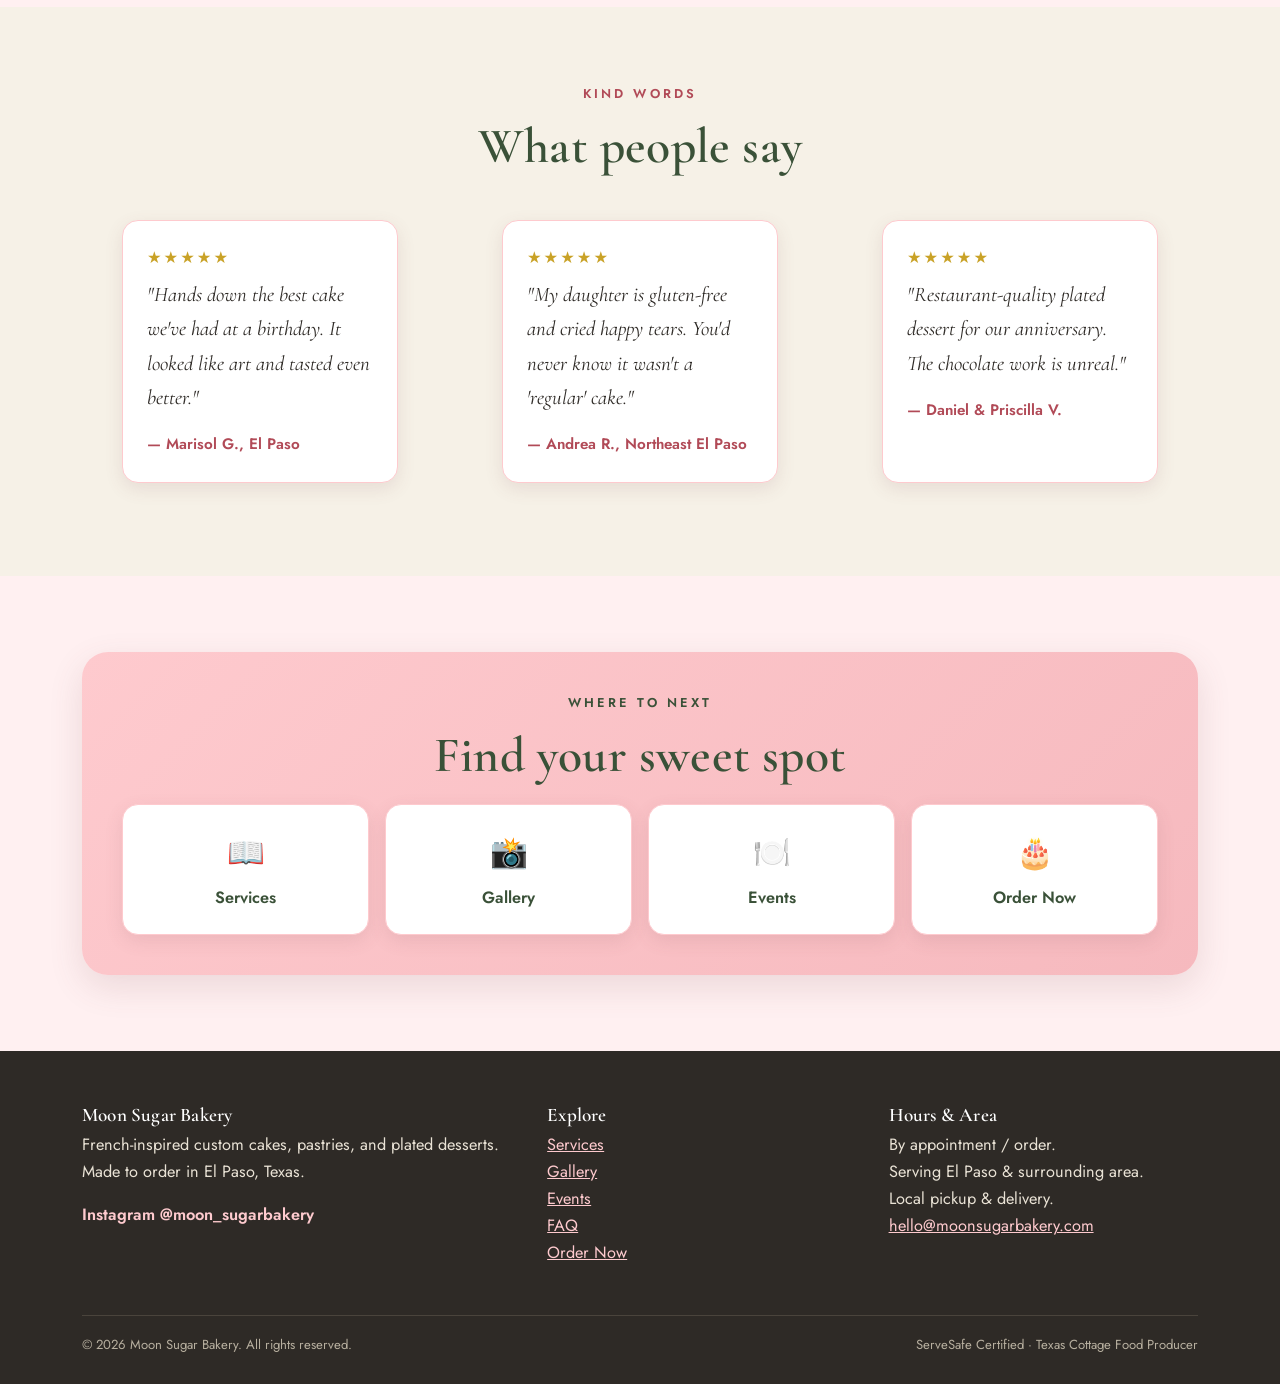
==== commit 6881af96: "Add files via upload" ====
--- a/index.html
+++ b/index.html
@@ -73,7 +73,7 @@
       </div>
     </div>
     <div class="hero-art">
-      <img class="gimg" src="images/Choc%20Straw%202.png" transform: scale(500%) style="object-position:center 20%" alt="Chocolate strawberry celebration cake topped with fresh and chocolate-dipped strawberries" data-ph="Signature cake photo">
+      <img class="gimg" src="images/Choc%20Straw%202.png" alt="Chocolate strawberry celebration cake topped with fresh and chocolate-dipped strawberries" data-ph="Signature cake photo" style="object-position:center;transform:scale(1.3)">
     </div>
   </div>
 </section>
@@ -126,8 +126,8 @@
     <h2 id="gal-h">Almost too pretty to cut</h2>
   </div>
   <div class="wrap gallery-grid" style="margin-top:32px">
-    <img class="gimg" src="images/Choc%20Straw%201.jpg" style="object-position:center 85%" alt="Chocolate drip cake topped with fresh strawberries" data-ph="Chocolate strawberry cake" style="object-position:center 15%">
-    <img class="gimg" src="images/Small%20Pink%20Cake.jpg" style="object-position:center 10%" alt="A small pink celebration cake with delicate piping" data-ph="Small pink cake" style="object-position:center 30%">
+    <img class="gimg" src="images/Choc%20Straw%201.jpg" alt="Chocolate drip cake topped with fresh strawberries" data-ph="Chocolate strawberry cake" style="object-position:center 15%">
+    <img class="gimg" src="images/Small%20Pink%20Cake.jpg" alt="A small pink celebration cake with delicate piping" data-ph="Small pink cake" style="object-position:center 30%">
     <img class="gimg" src="images/Straw%20Tarts.jpg" alt="Fresh strawberry tarts with glossy glaze" data-ph="Strawberry tarts" style="object-position:center 25%">
   </div>
   <div class="center" style="margin-top:30px">
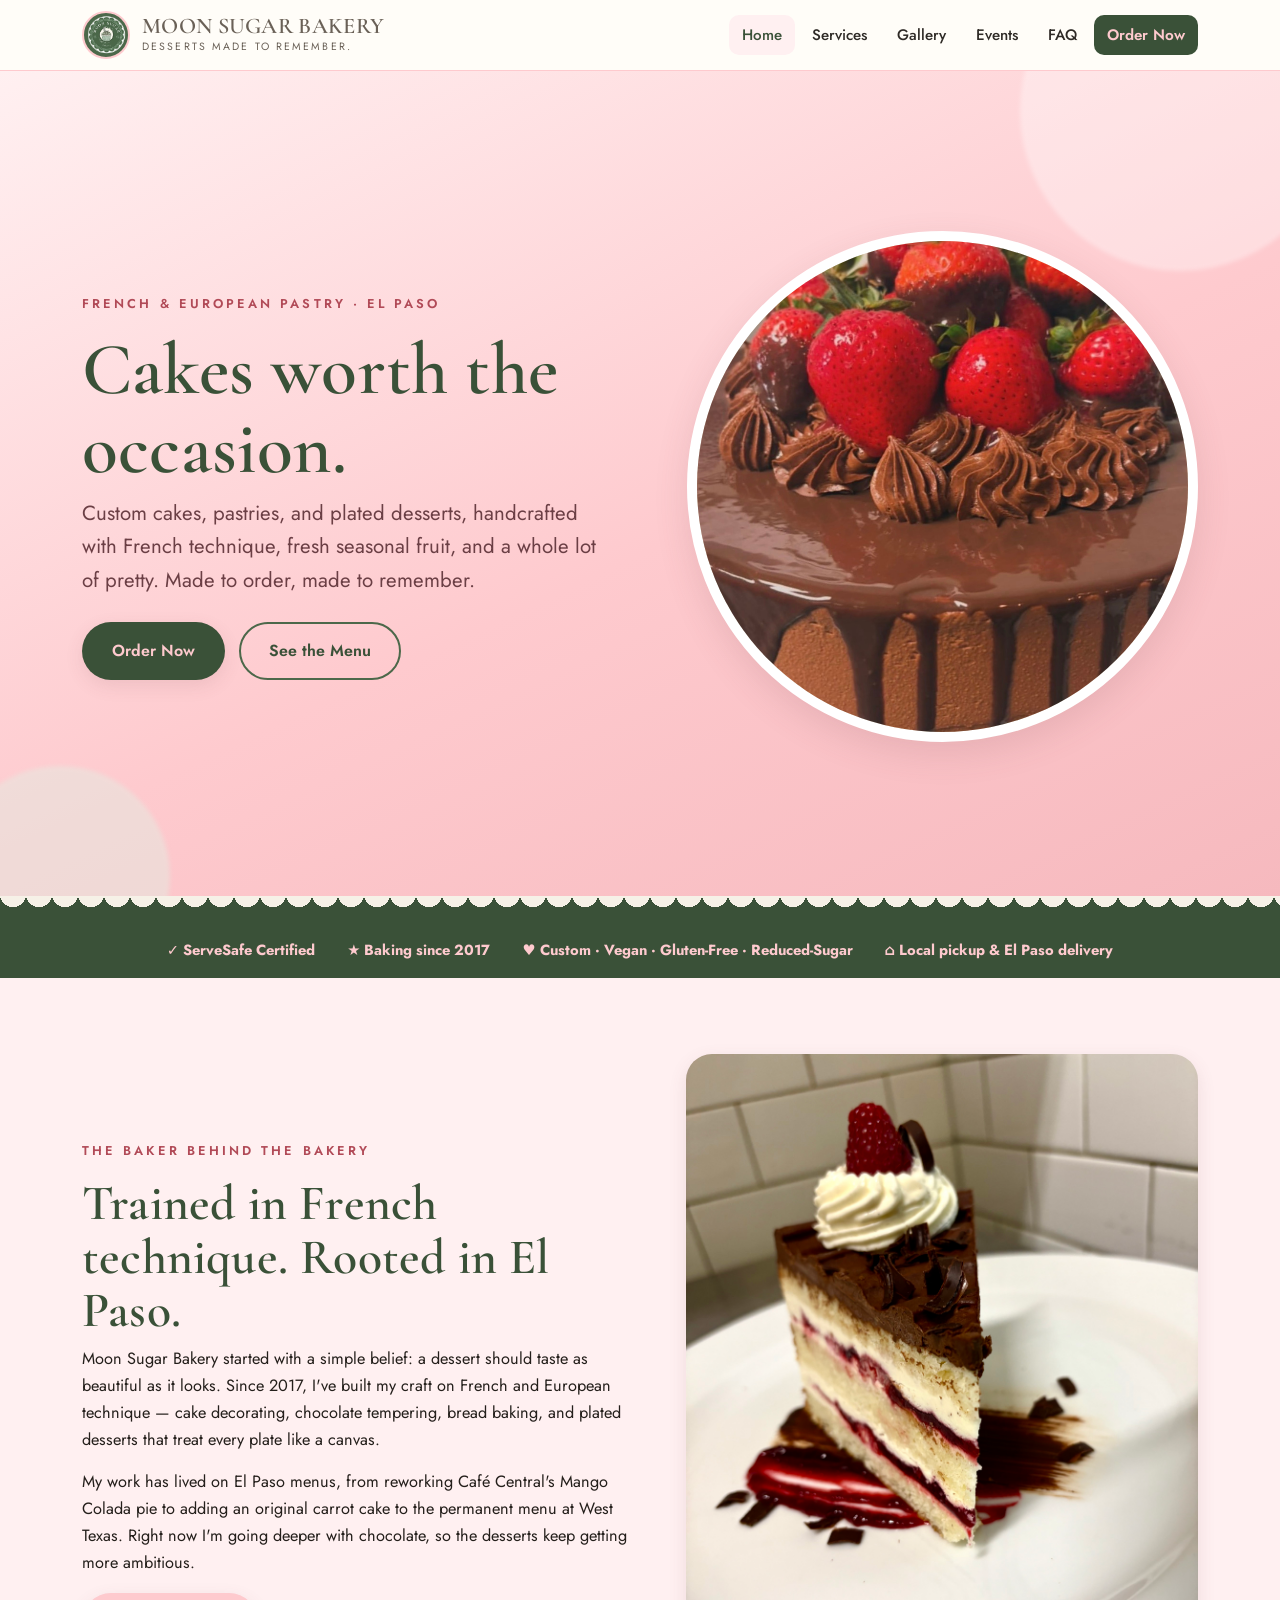
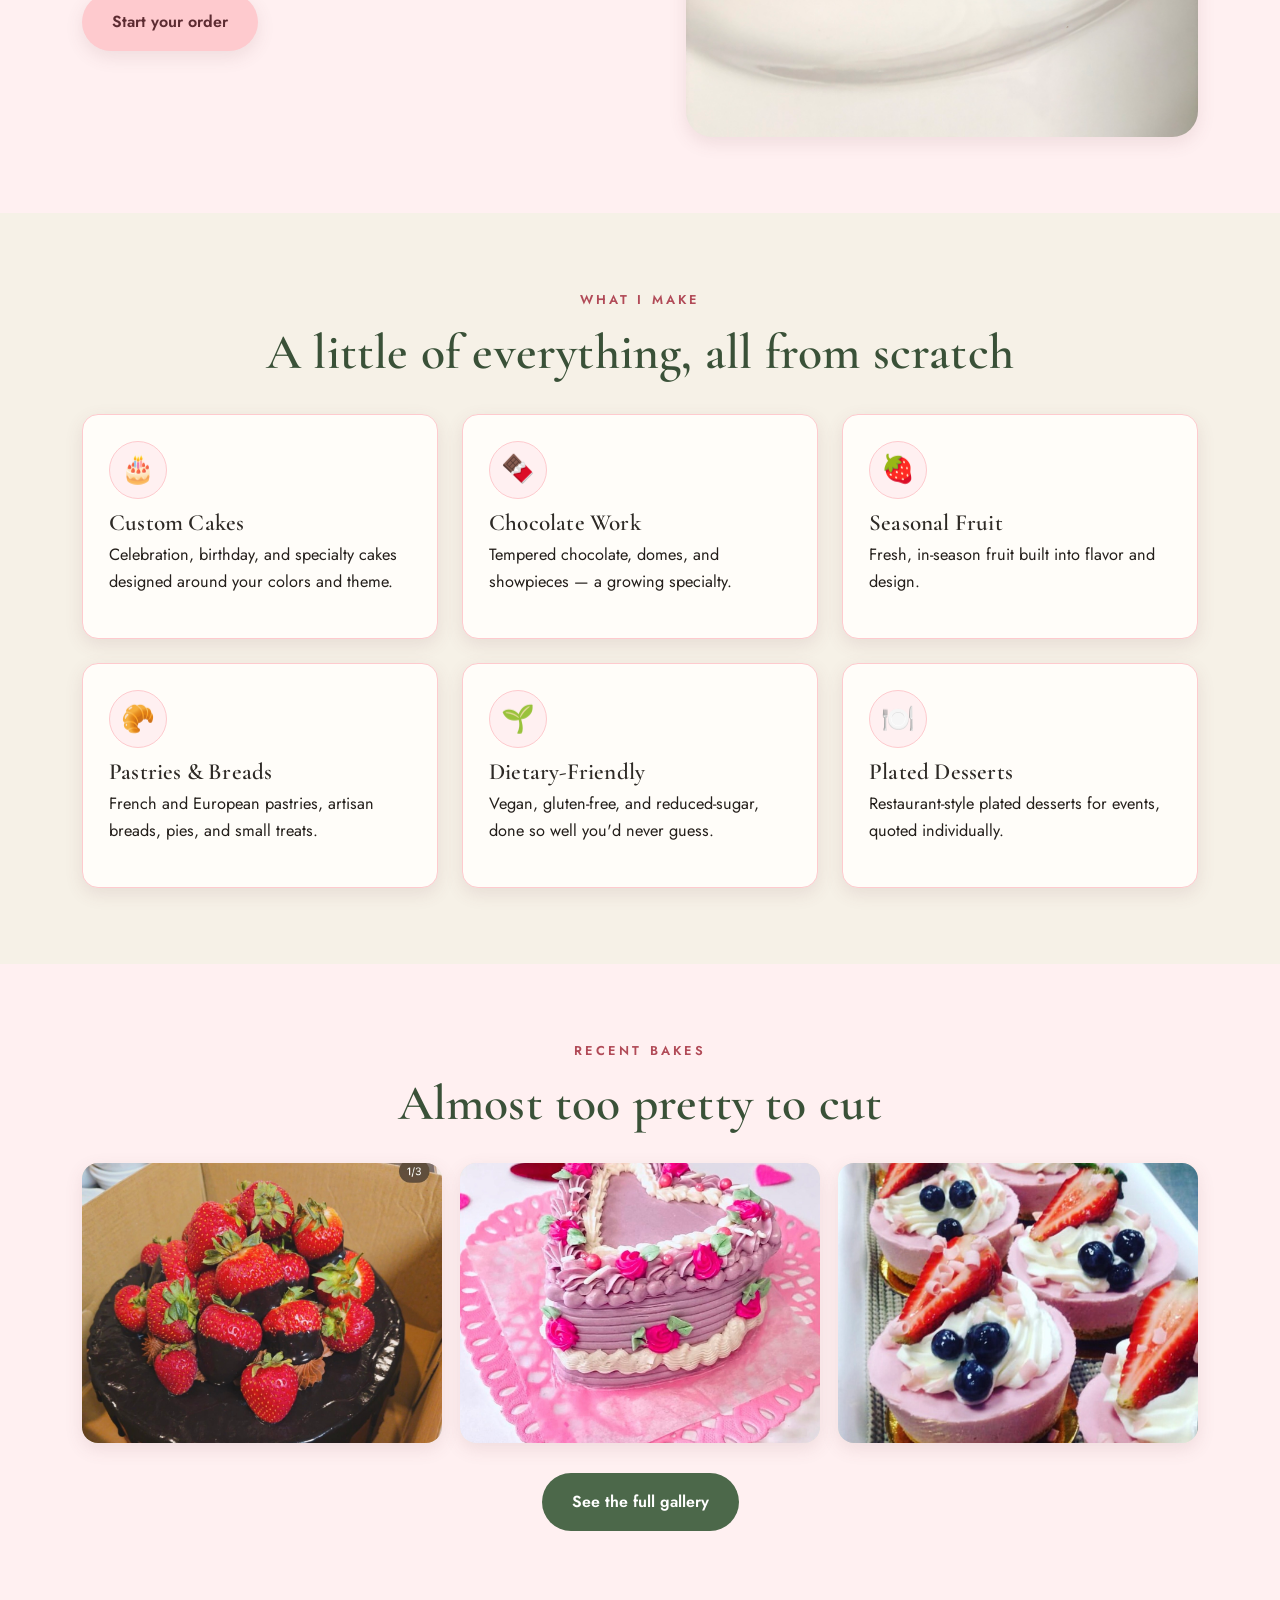
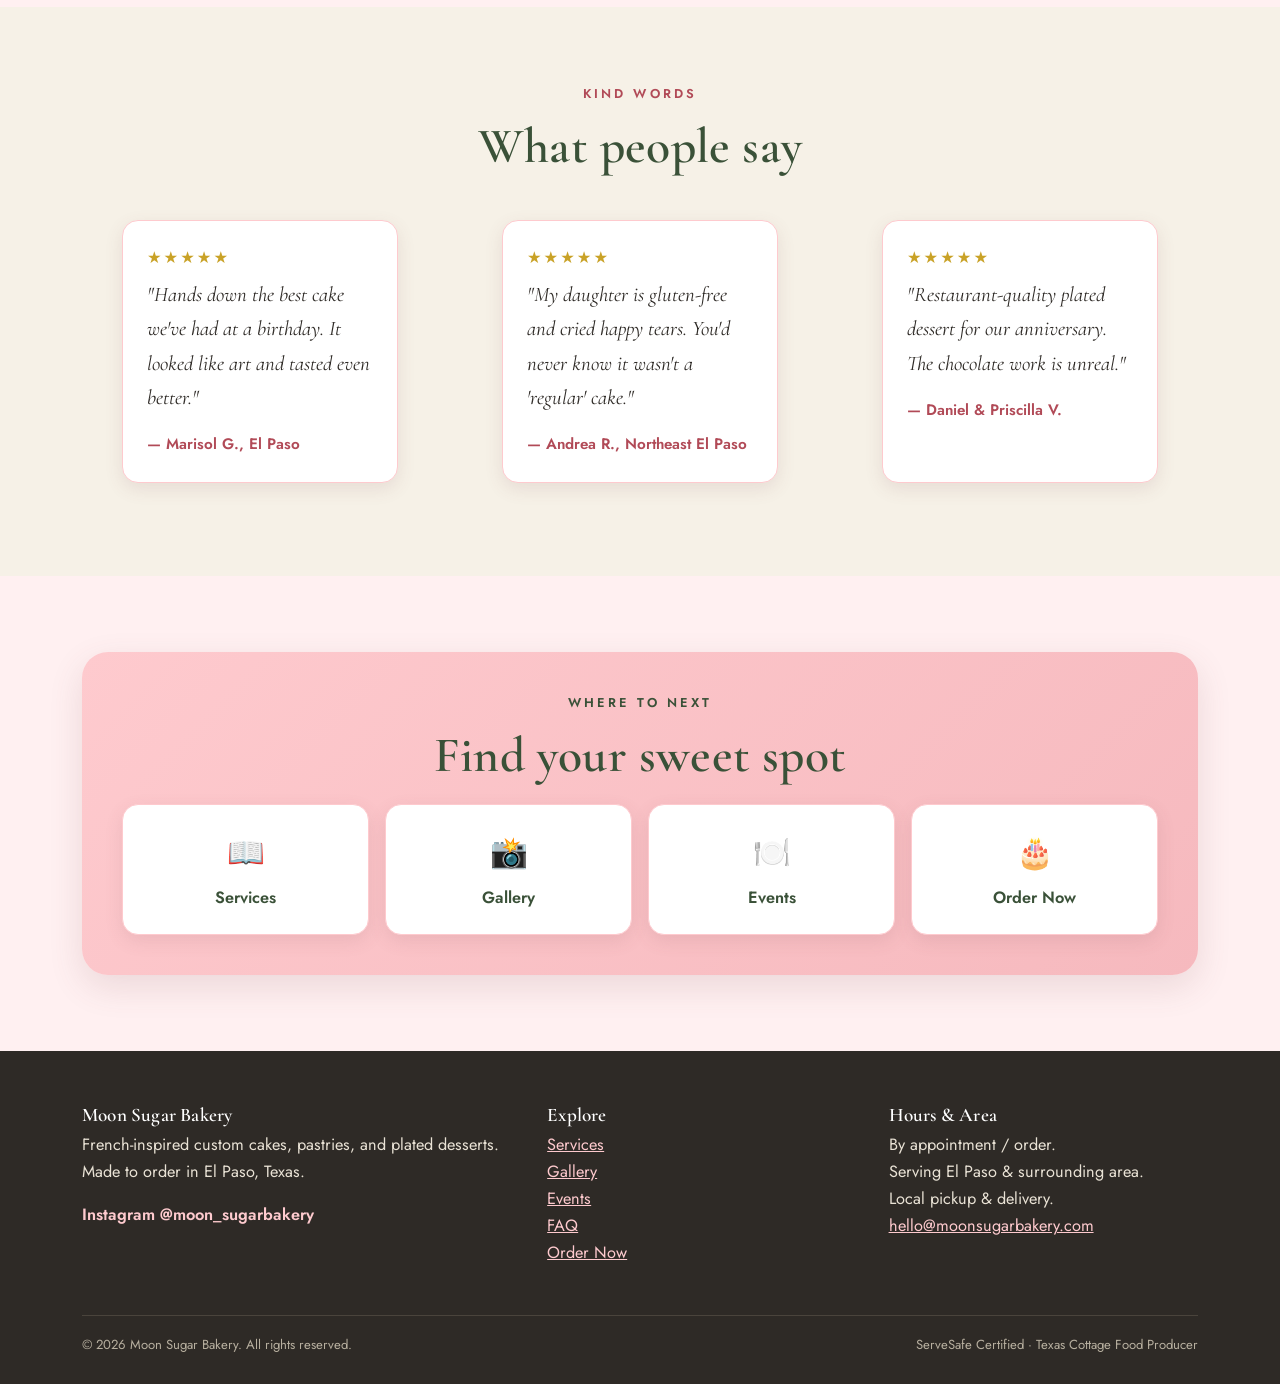
==== commit e61f130b: "Add files via upload" ====
--- a/index.html
+++ b/index.html
@@ -73,7 +73,7 @@
       </div>
     </div>
     <div class="hero-art">
-      <img class="gimg" src="images/Choc%20Straw%202.png" alt="Chocolate strawberry celebration cake topped with fresh and chocolate-dipped strawberries" data-ph="Signature cake photo" style="object-position:center;transform:scale(1.3)">
+      <img class="gimg" src="images/Choc%20Straw%202.png" alt="Chocolate strawberry celebration cake topped with fresh and chocolate-dipped strawberries" data-ph="Signature cake photo" style="object-position:center 30%;transform:scale(1.3)">
     </div>
   </div>
 </section>
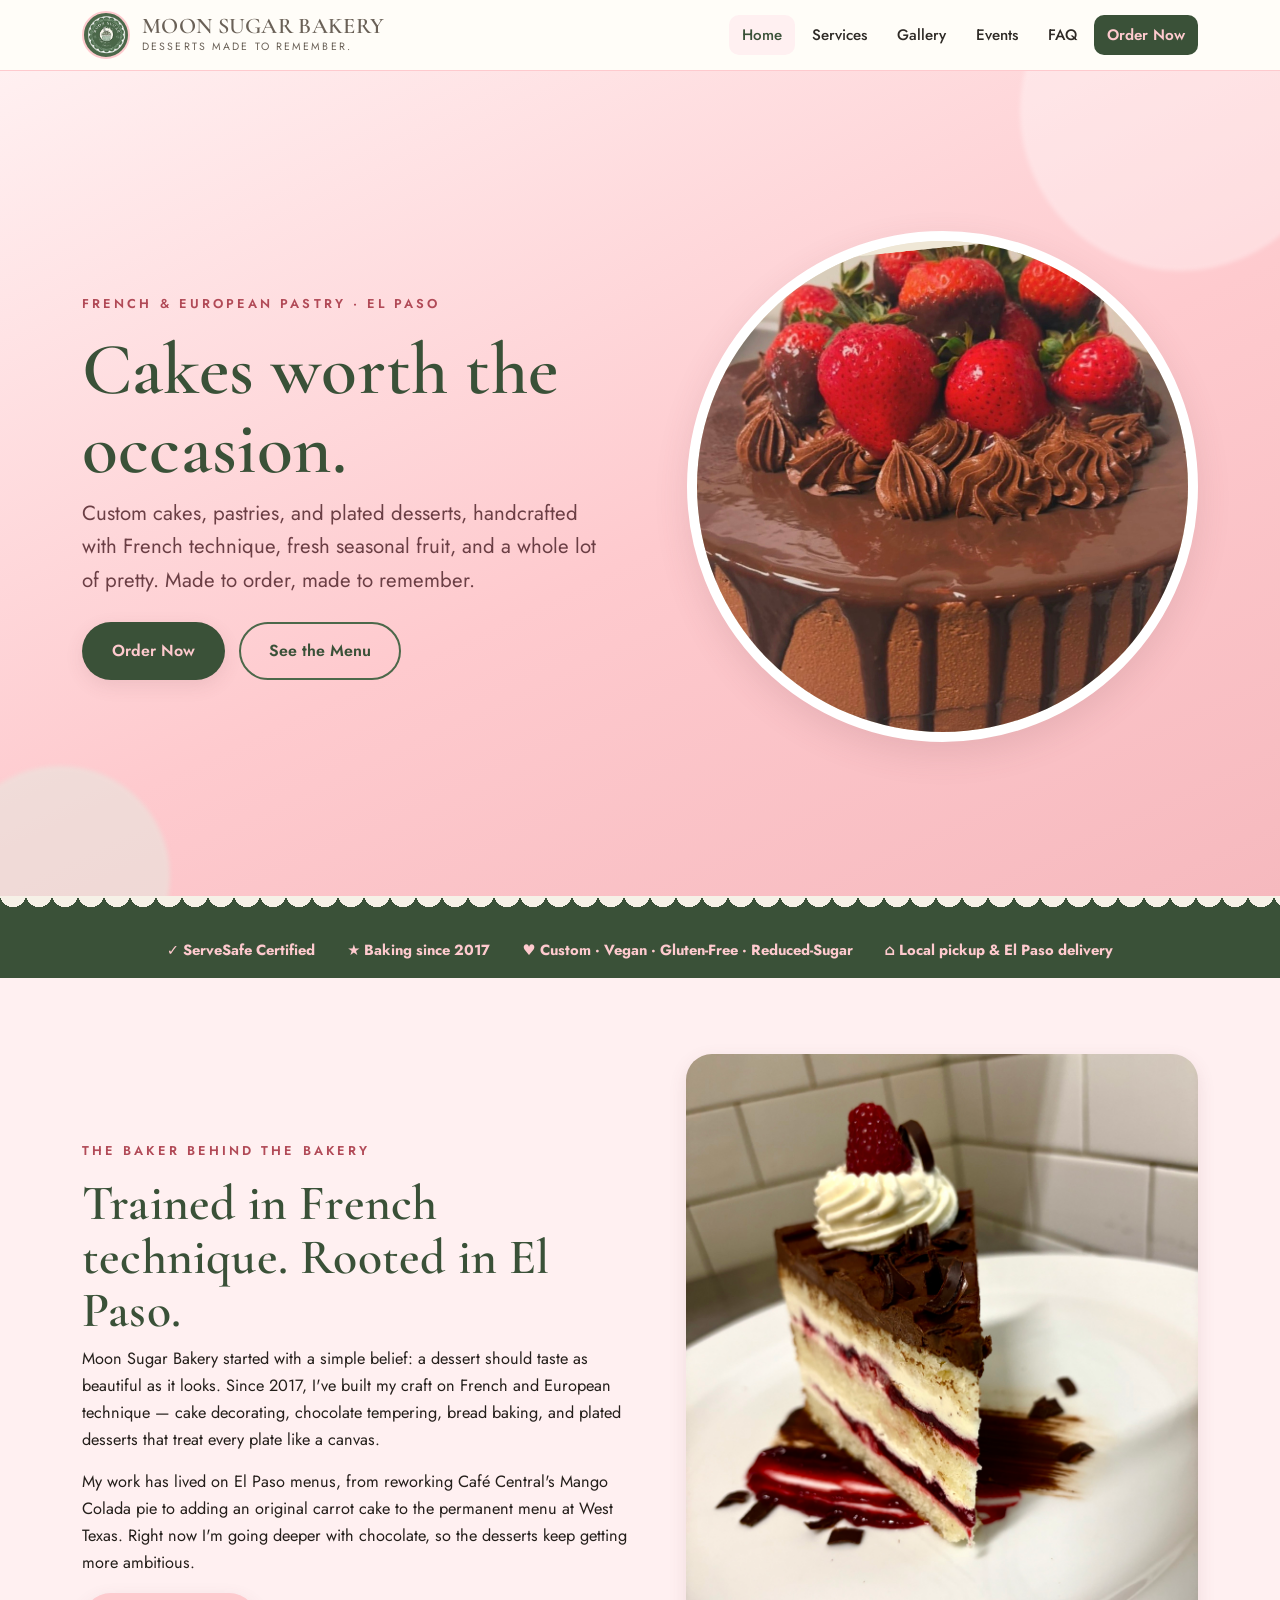
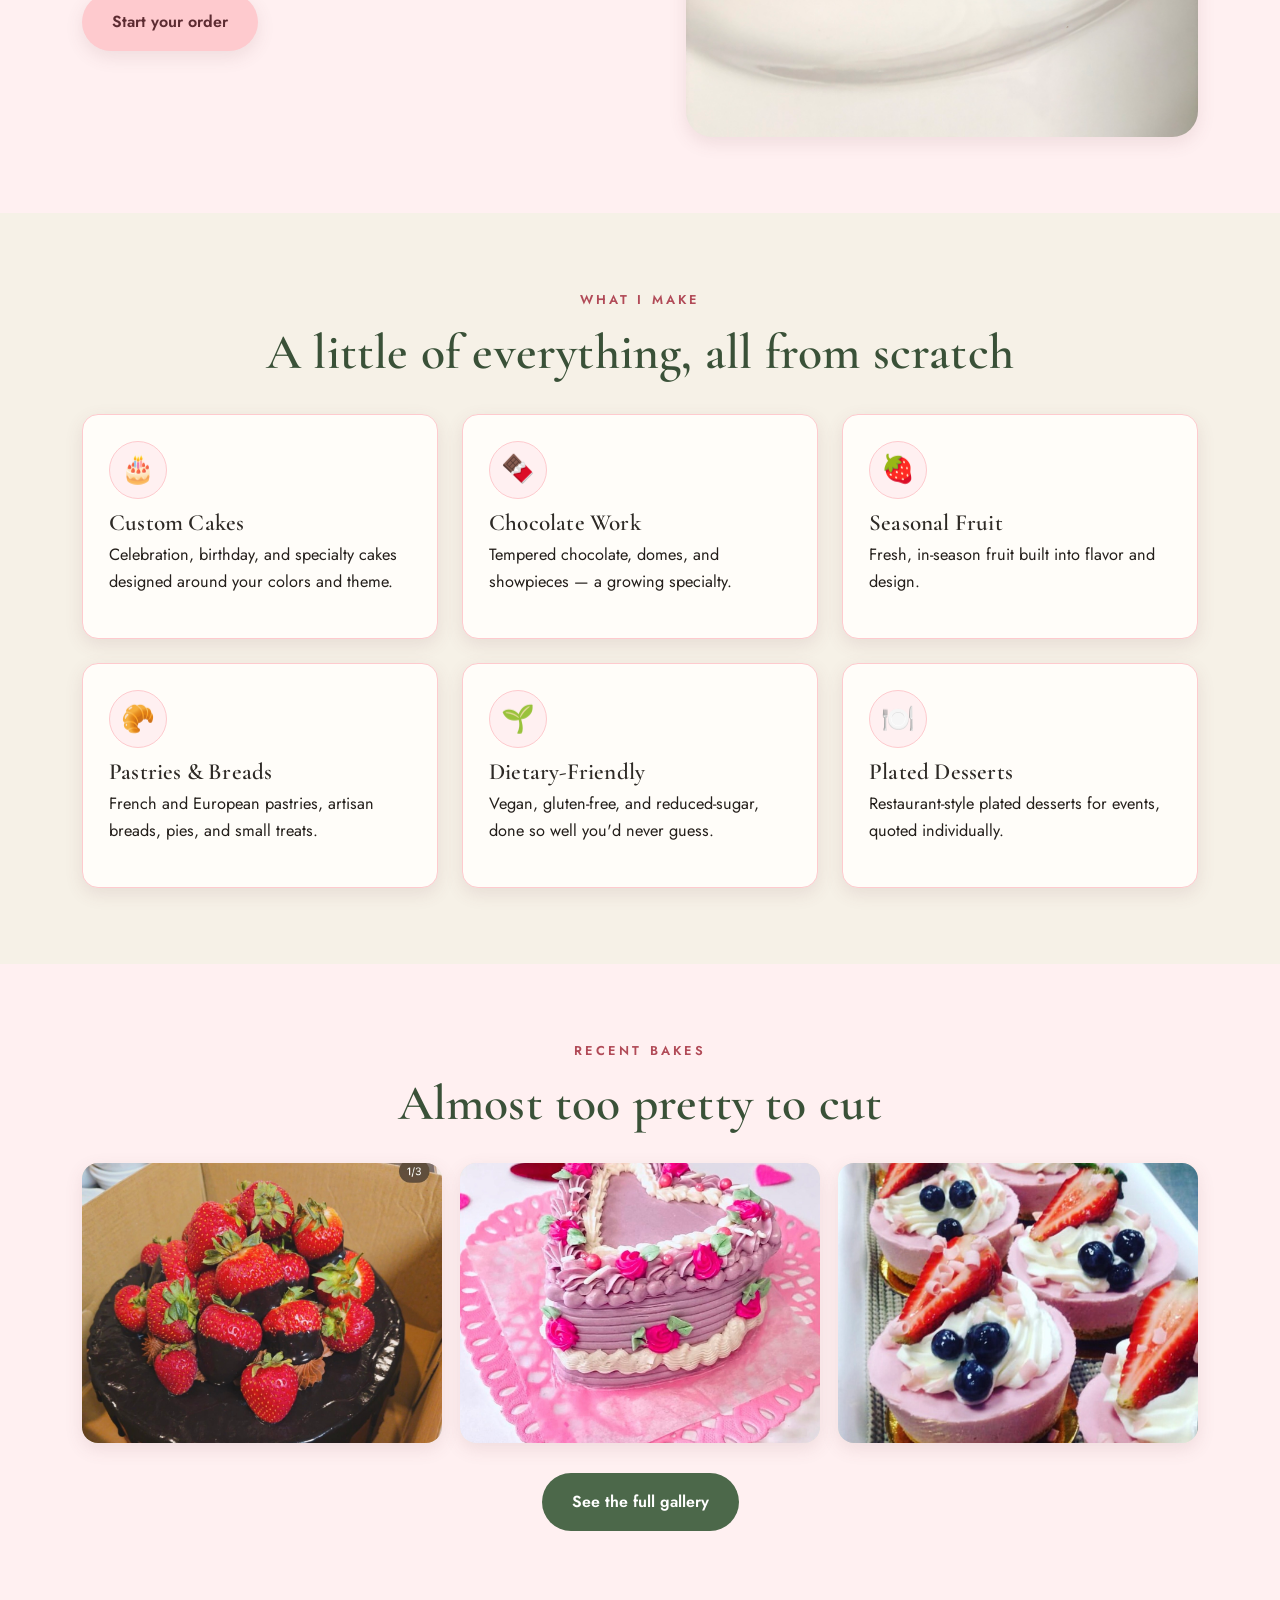
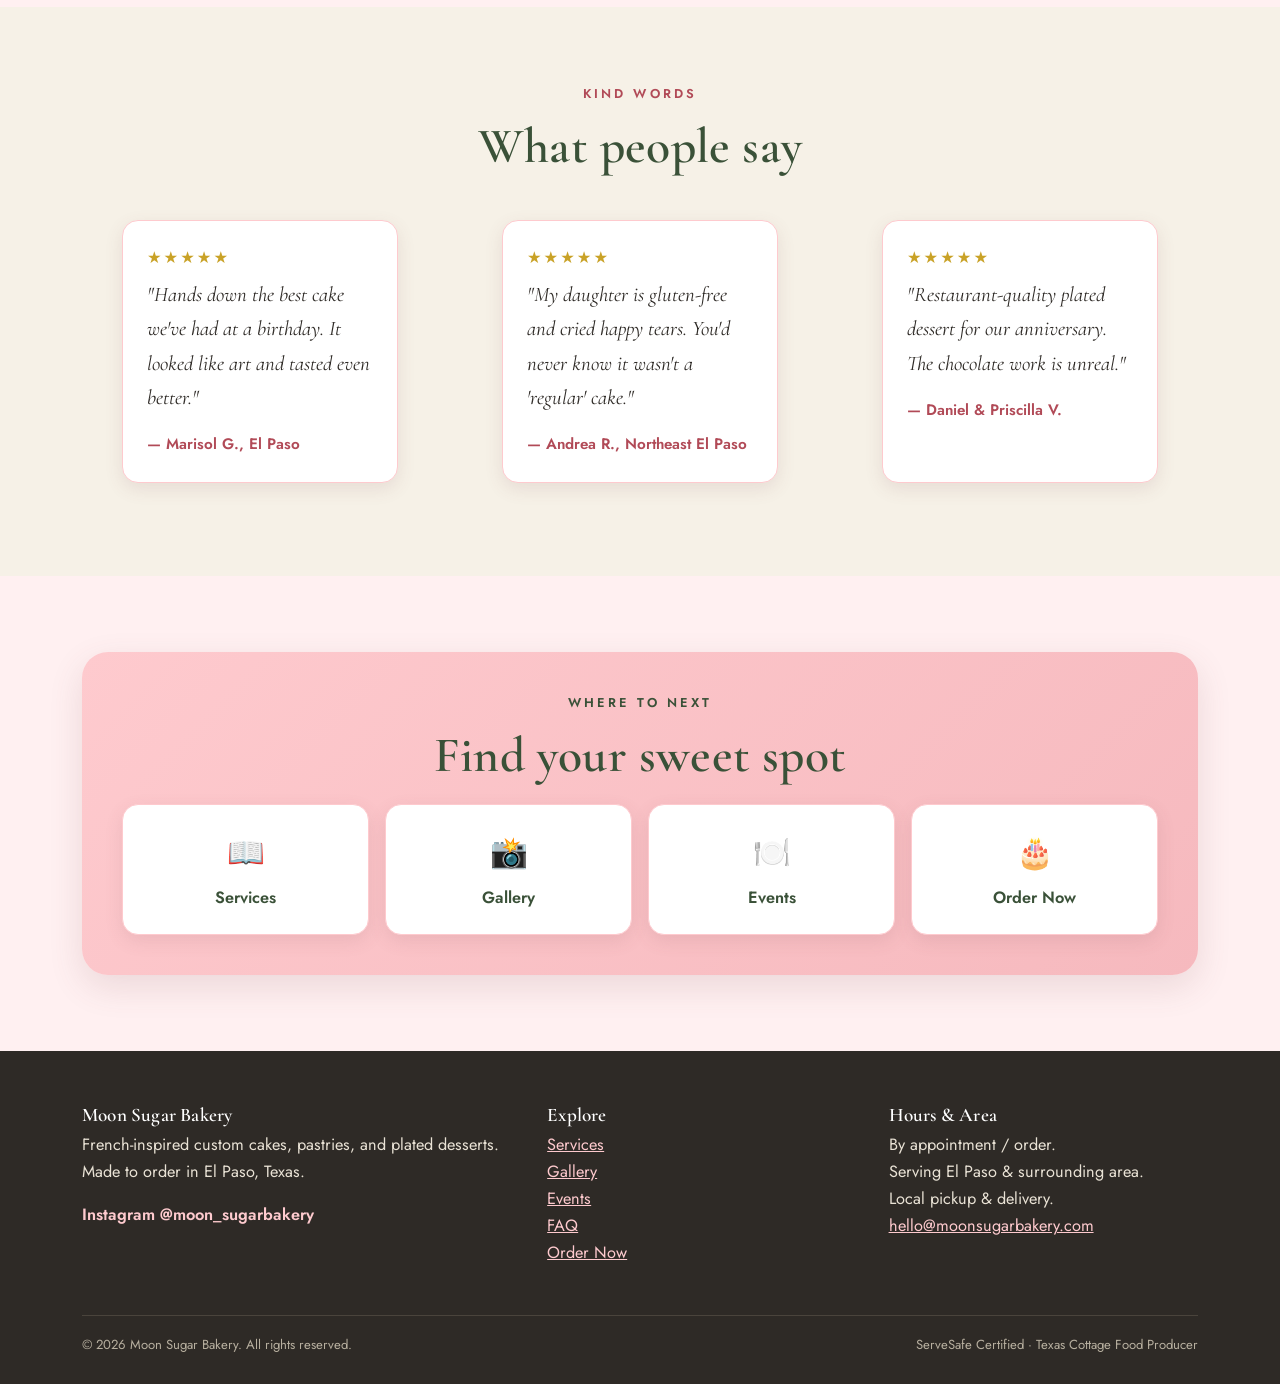
==== commit 0f754745: "Add files via upload" ====
--- a/index.html
+++ b/index.html
@@ -73,7 +73,7 @@
       </div>
     </div>
     <div class="hero-art">
-      <img class="gimg" src="images/Choc%20Straw%202.png" alt="Chocolate strawberry celebration cake topped with fresh and chocolate-dipped strawberries" data-ph="Signature cake photo" style="object-position:center 30%;transform:scale(1.3)">
+      <img class="gimg" src="images/Choc%20Straw%202.png" alt="Chocolate strawberry celebration cake topped with fresh and chocolate-dipped strawberries" data-ph="Signature cake photo" style="object-position:center 30%;transform:scale(1.2)">
     </div>
   </div>
 </section>
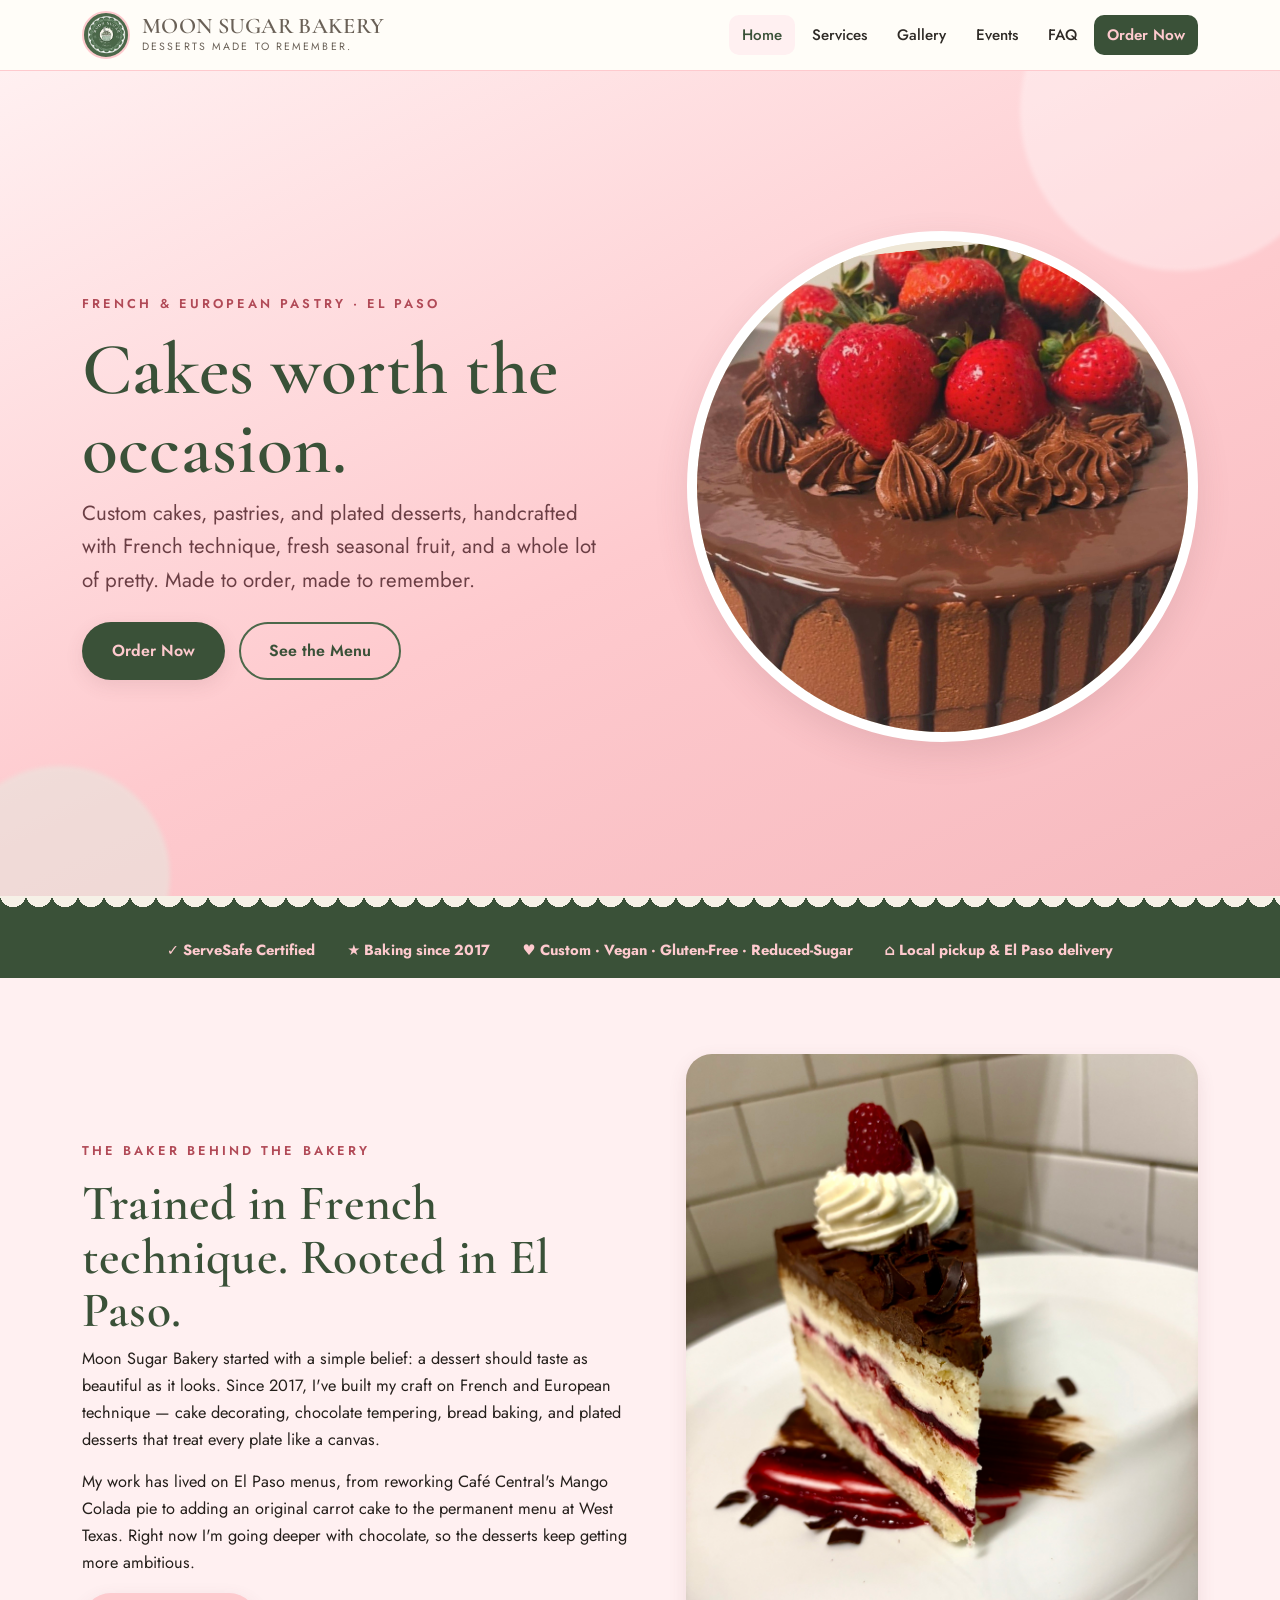
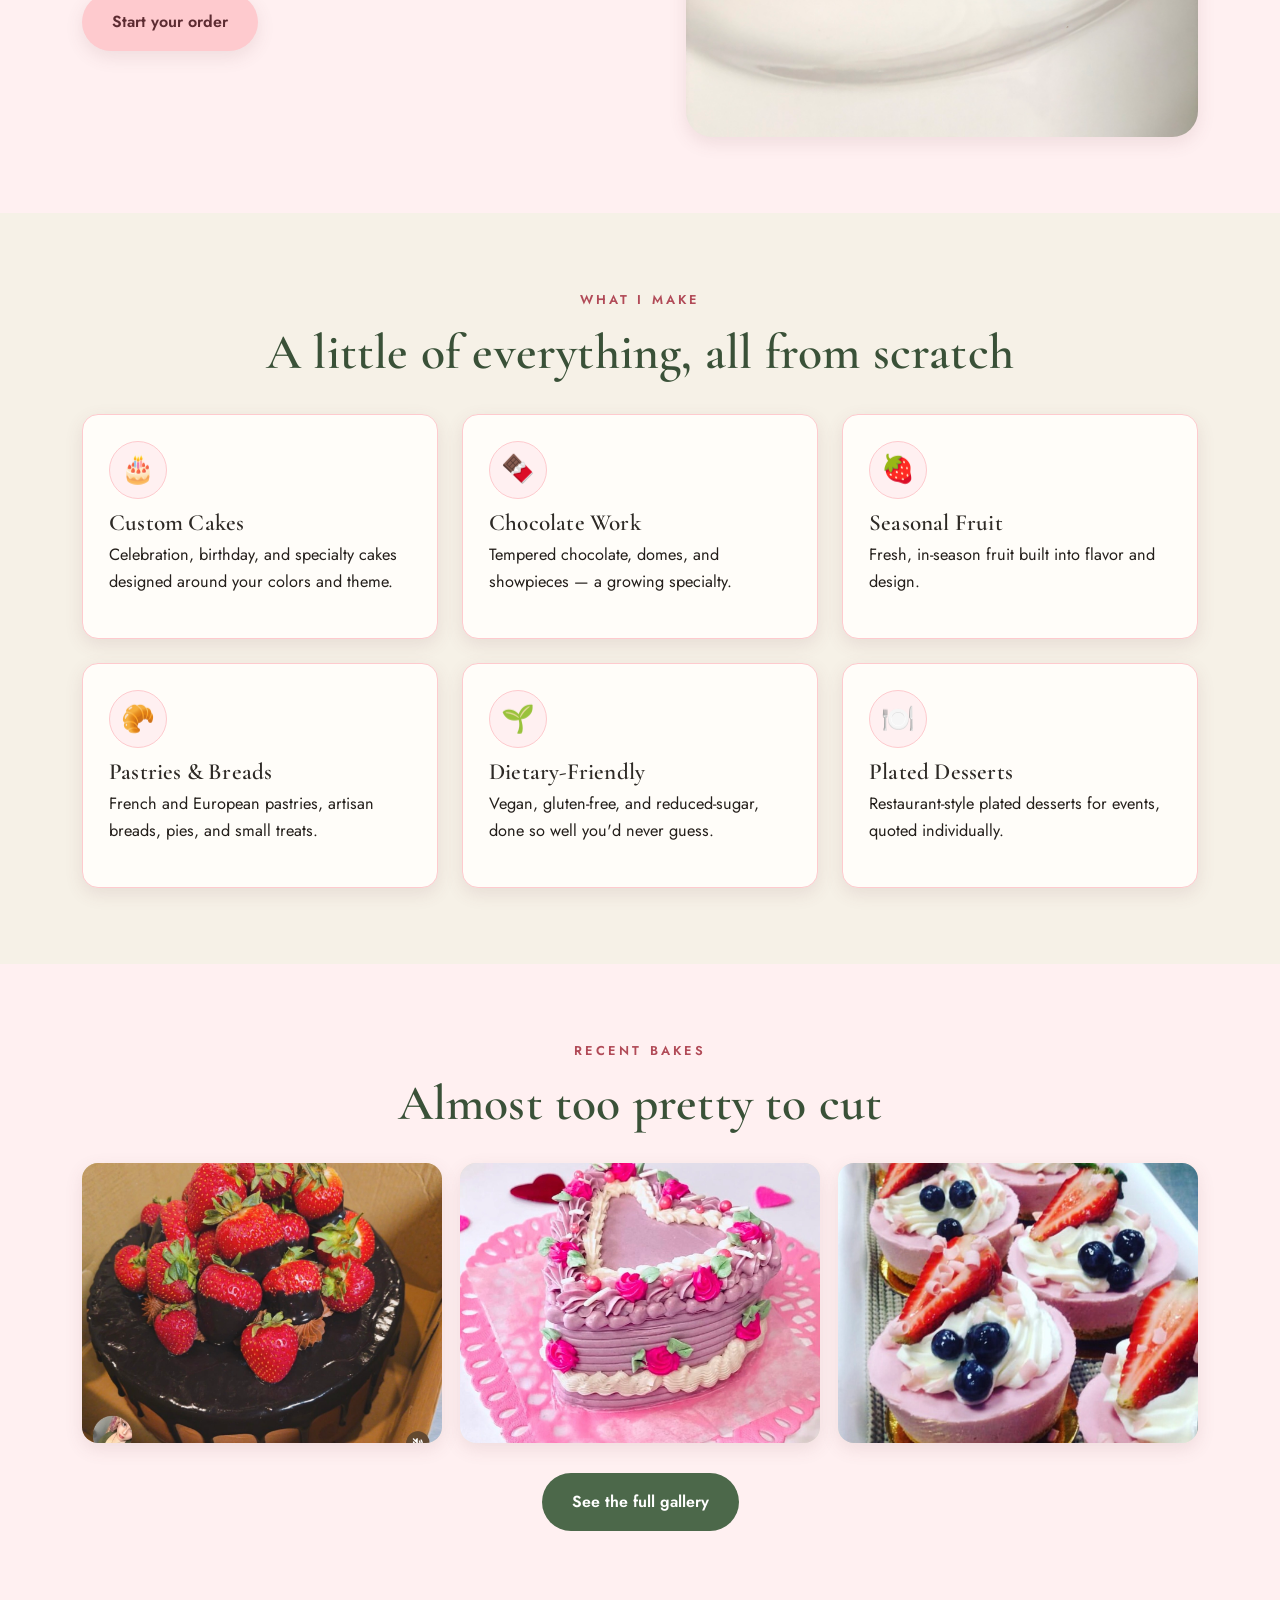
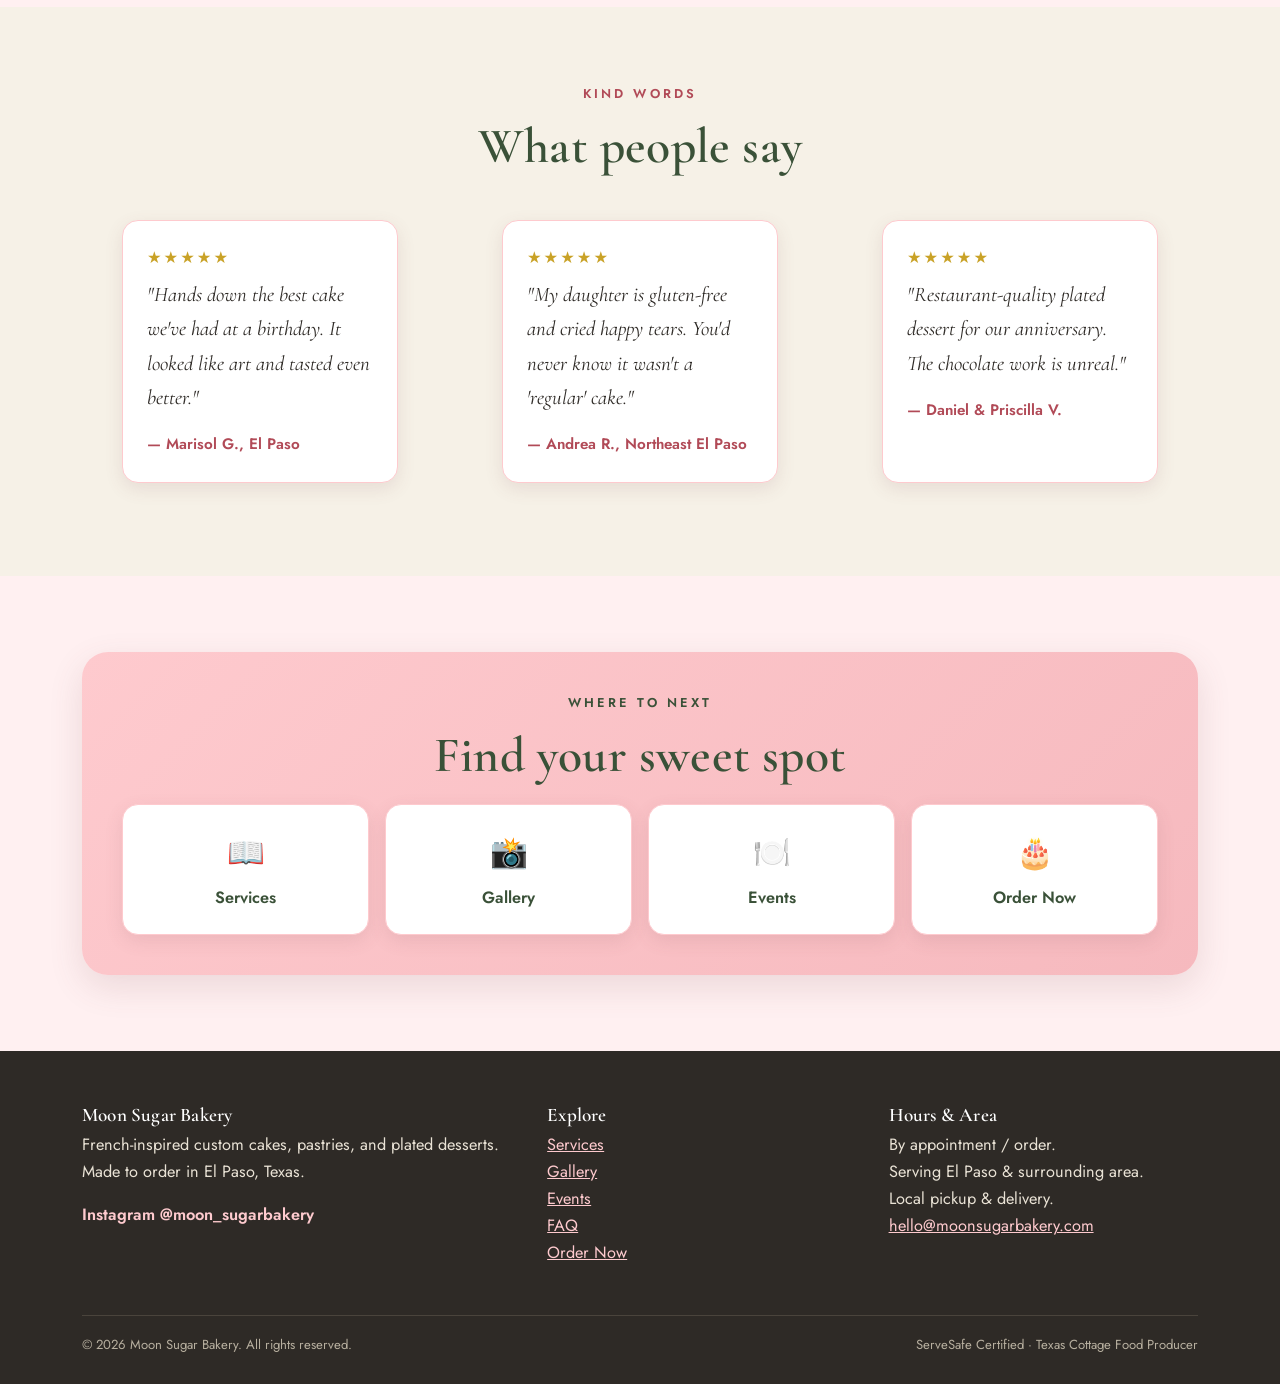
==== commit 0cbd3a55: "Add files via upload" ====
--- a/index.html
+++ b/index.html
@@ -126,8 +126,8 @@
     <h2 id="gal-h">Almost too pretty to cut</h2>
   </div>
   <div class="wrap gallery-grid" style="margin-top:32px">
-    <img class="gimg" src="images/Choc%20Straw%201.jpg" alt="Chocolate drip cake topped with fresh strawberries" data-ph="Chocolate strawberry cake" style="object-position:center 15%">
-    <img class="gimg" src="images/Small%20Pink%20Cake.jpg" alt="A small pink celebration cake with delicate piping" data-ph="Small pink cake" style="object-position:center 30%">
+    <img class="gimg" src="images/Choc%20Straw%201.jpg" alt="Chocolate drip cake topped with fresh strawberries" data-ph="Chocolate strawberry cake" style="object-position:center 75%">
+    <img class="gimg" src="images/Small%20Pink%20Cake.jpg" alt="A small pink celebration cake with delicate piping" data-ph="Small pink cake" style="object-position:center 10%">
     <img class="gimg" src="images/Straw%20Tarts.jpg" alt="Fresh strawberry tarts with glossy glaze" data-ph="Strawberry tarts" style="object-position:center 25%">
   </div>
   <div class="center" style="margin-top:30px">
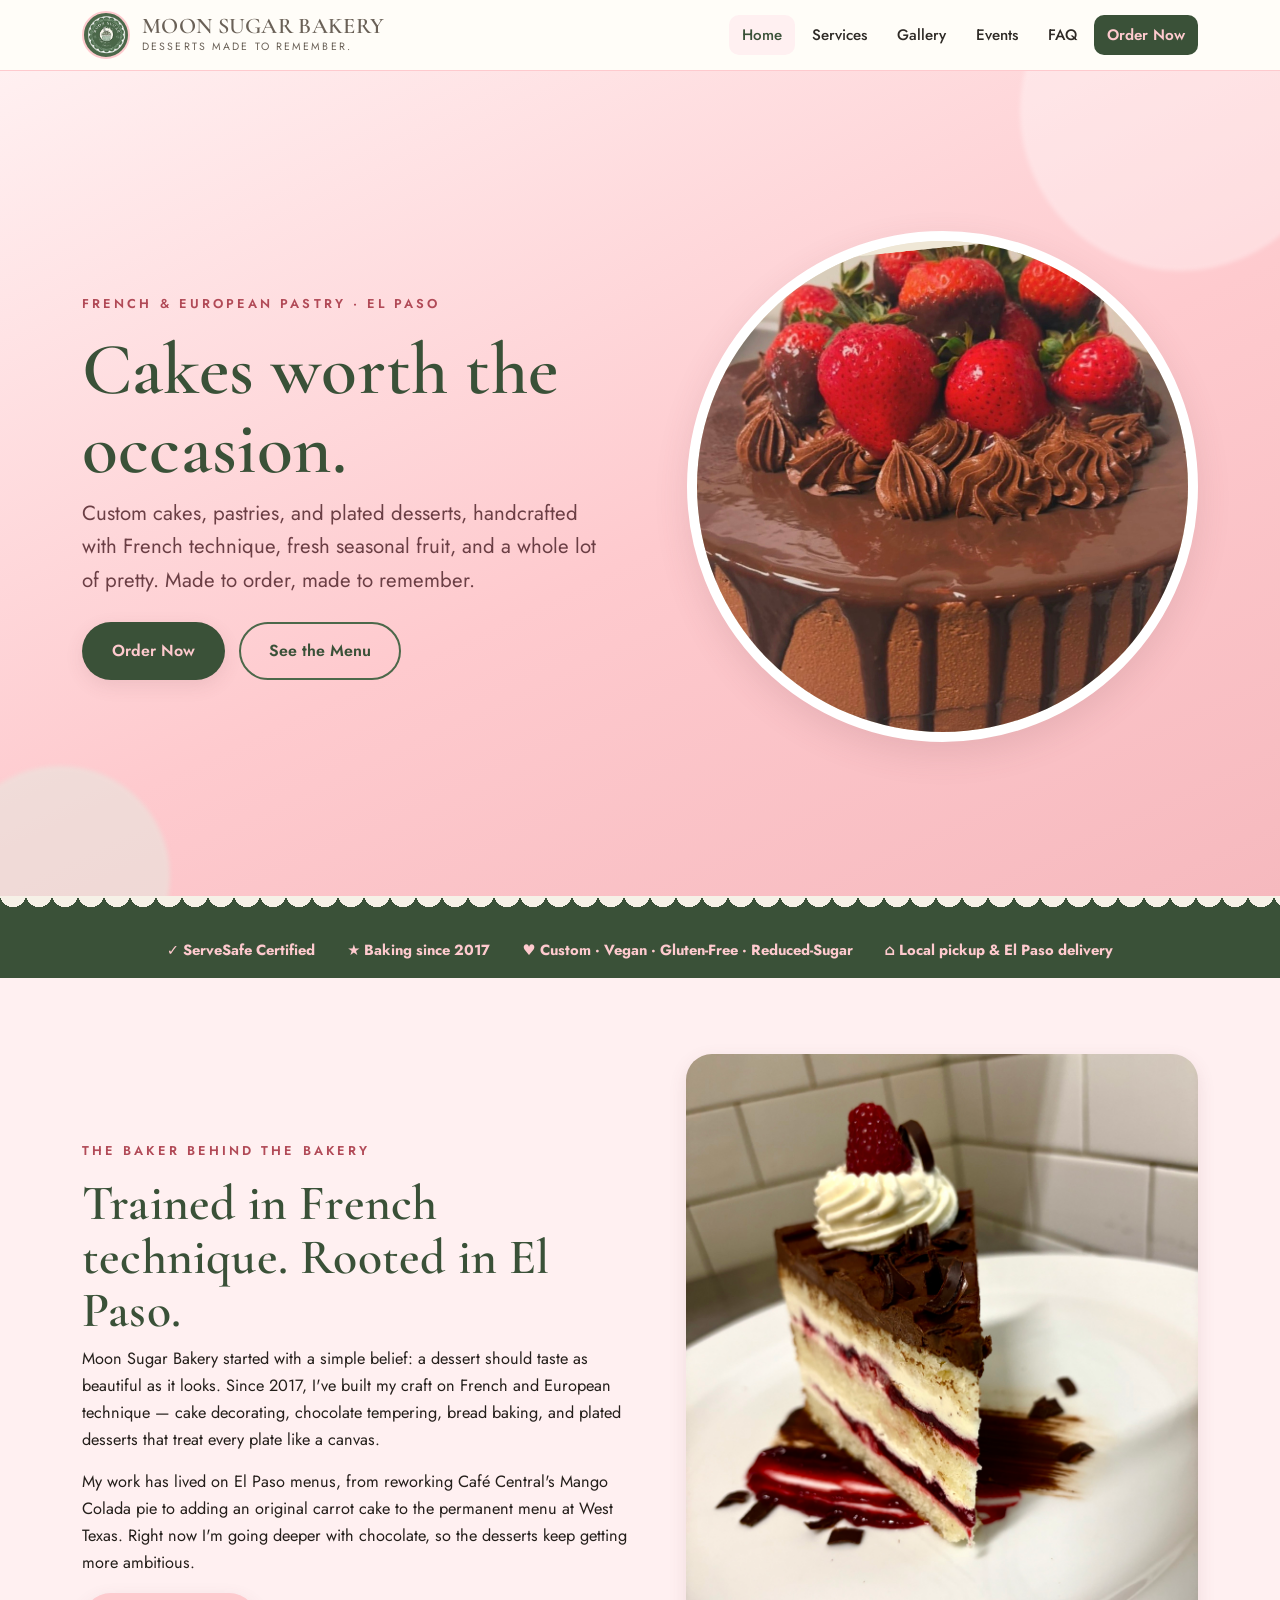
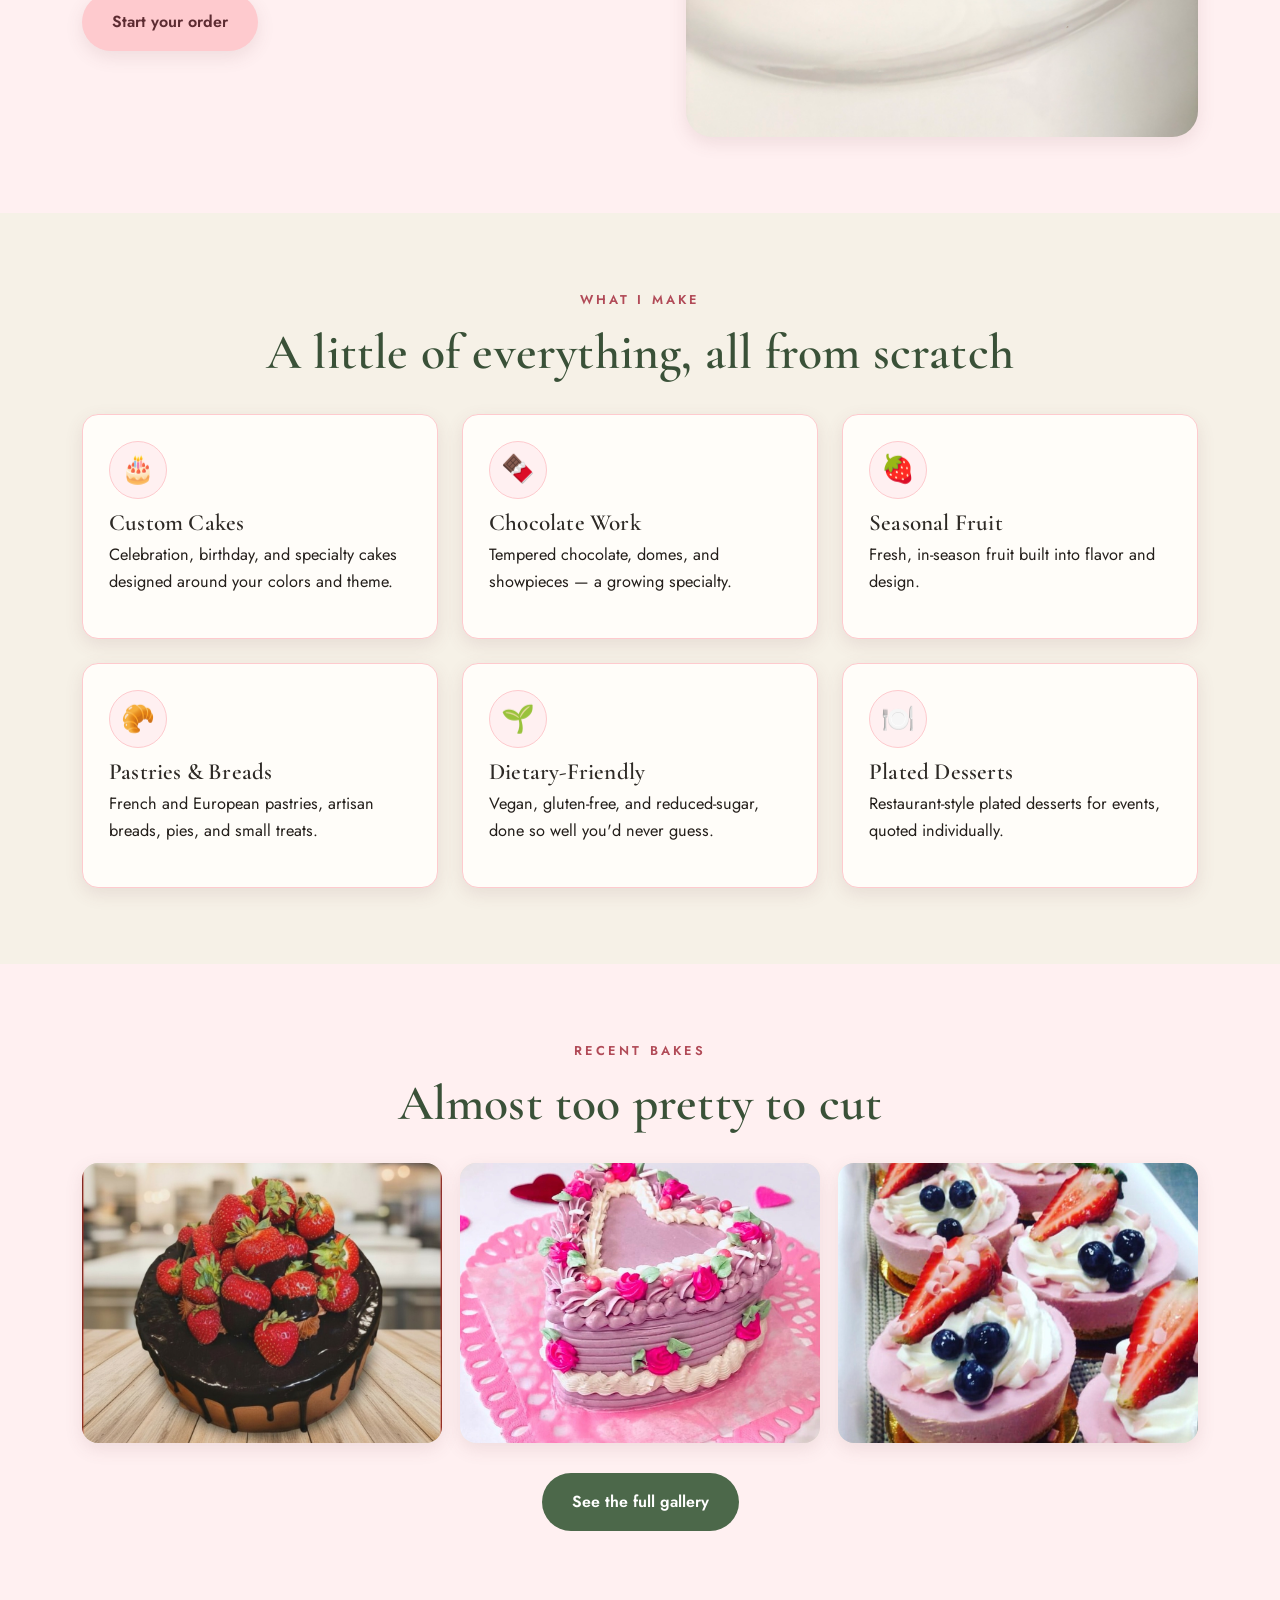
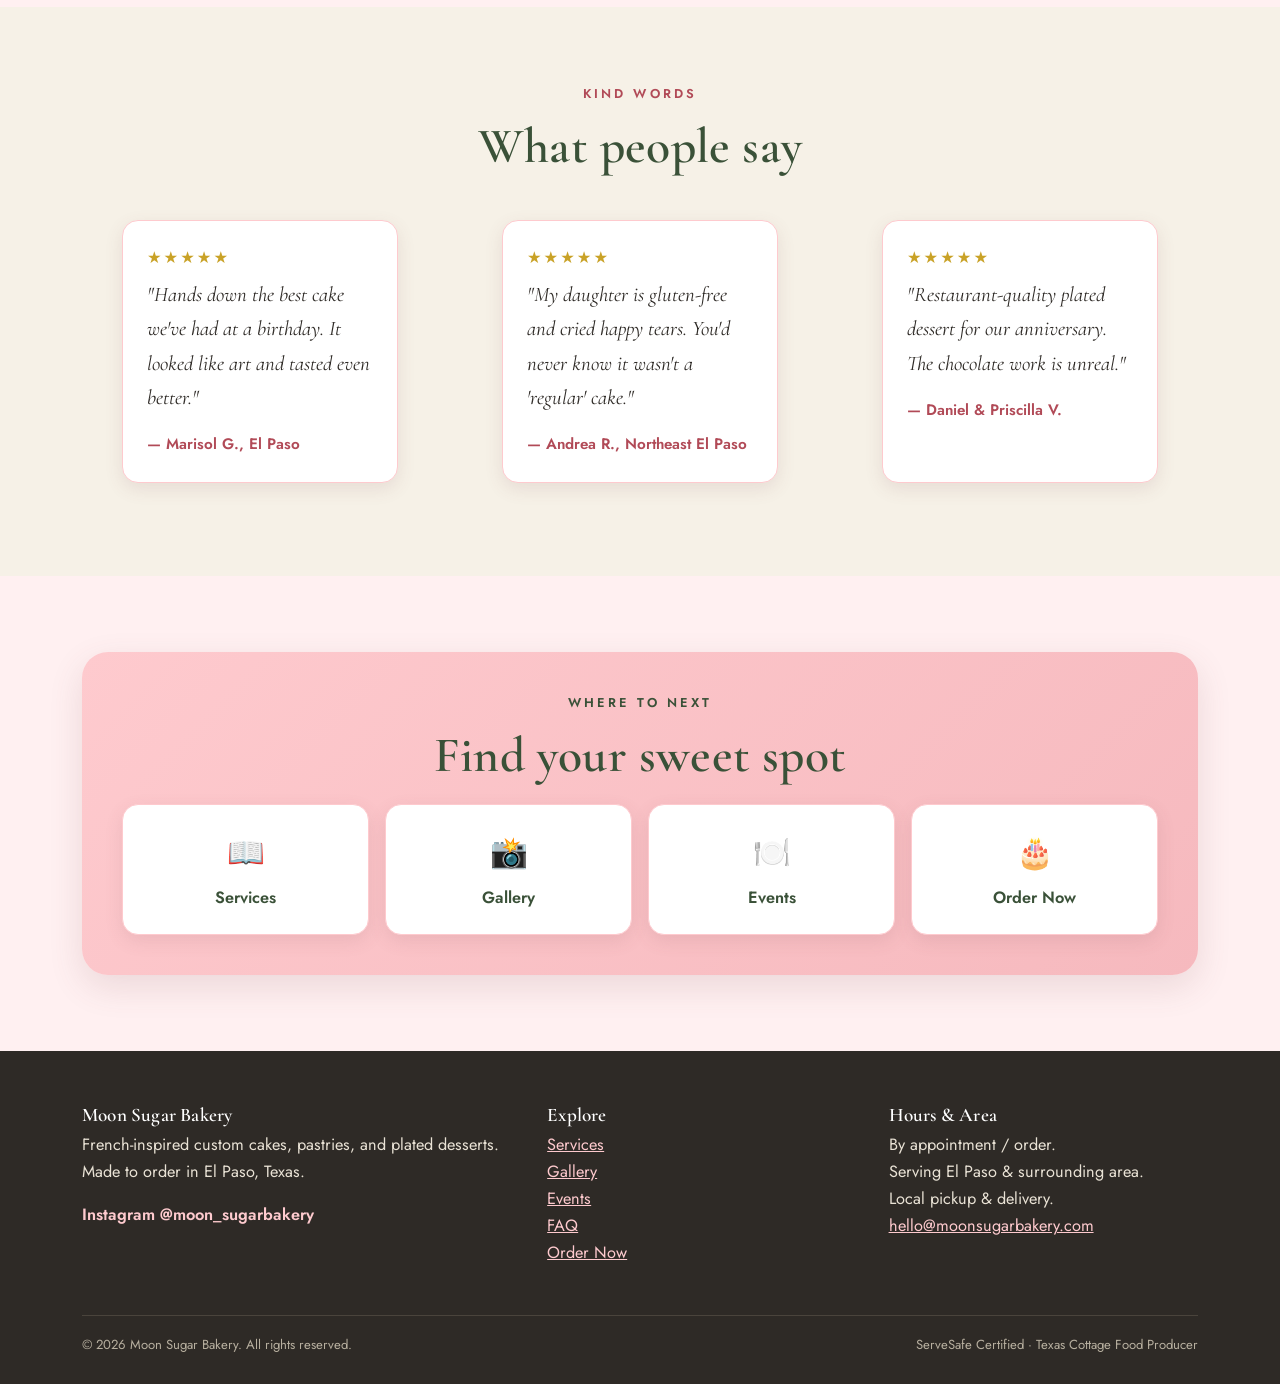
==== commit 644764dc: "Add files via upload" ====
--- a/index.html
+++ b/index.html
@@ -126,7 +126,7 @@
     <h2 id="gal-h">Almost too pretty to cut</h2>
   </div>
   <div class="wrap gallery-grid" style="margin-top:32px">
-    <img class="gimg" src="images/Choc%20Straw%201.jpg" alt="Chocolate drip cake topped with fresh strawberries" data-ph="Chocolate strawberry cake" style="object-position:center 75%">
+    <img class="gimg" src="images/Choc%20Straw%201.jpg" alt="Chocolate drip cake topped with fresh strawberries" data-ph="Chocolate strawberry cake" style="object-position:center 60%;trasnform:scale(1.3)">
     <img class="gimg" src="images/Small%20Pink%20Cake.jpg" alt="A small pink celebration cake with delicate piping" data-ph="Small pink cake" style="object-position:center 10%">
     <img class="gimg" src="images/Straw%20Tarts.jpg" alt="Fresh strawberry tarts with glossy glaze" data-ph="Strawberry tarts" style="object-position:center 25%">
   </div>
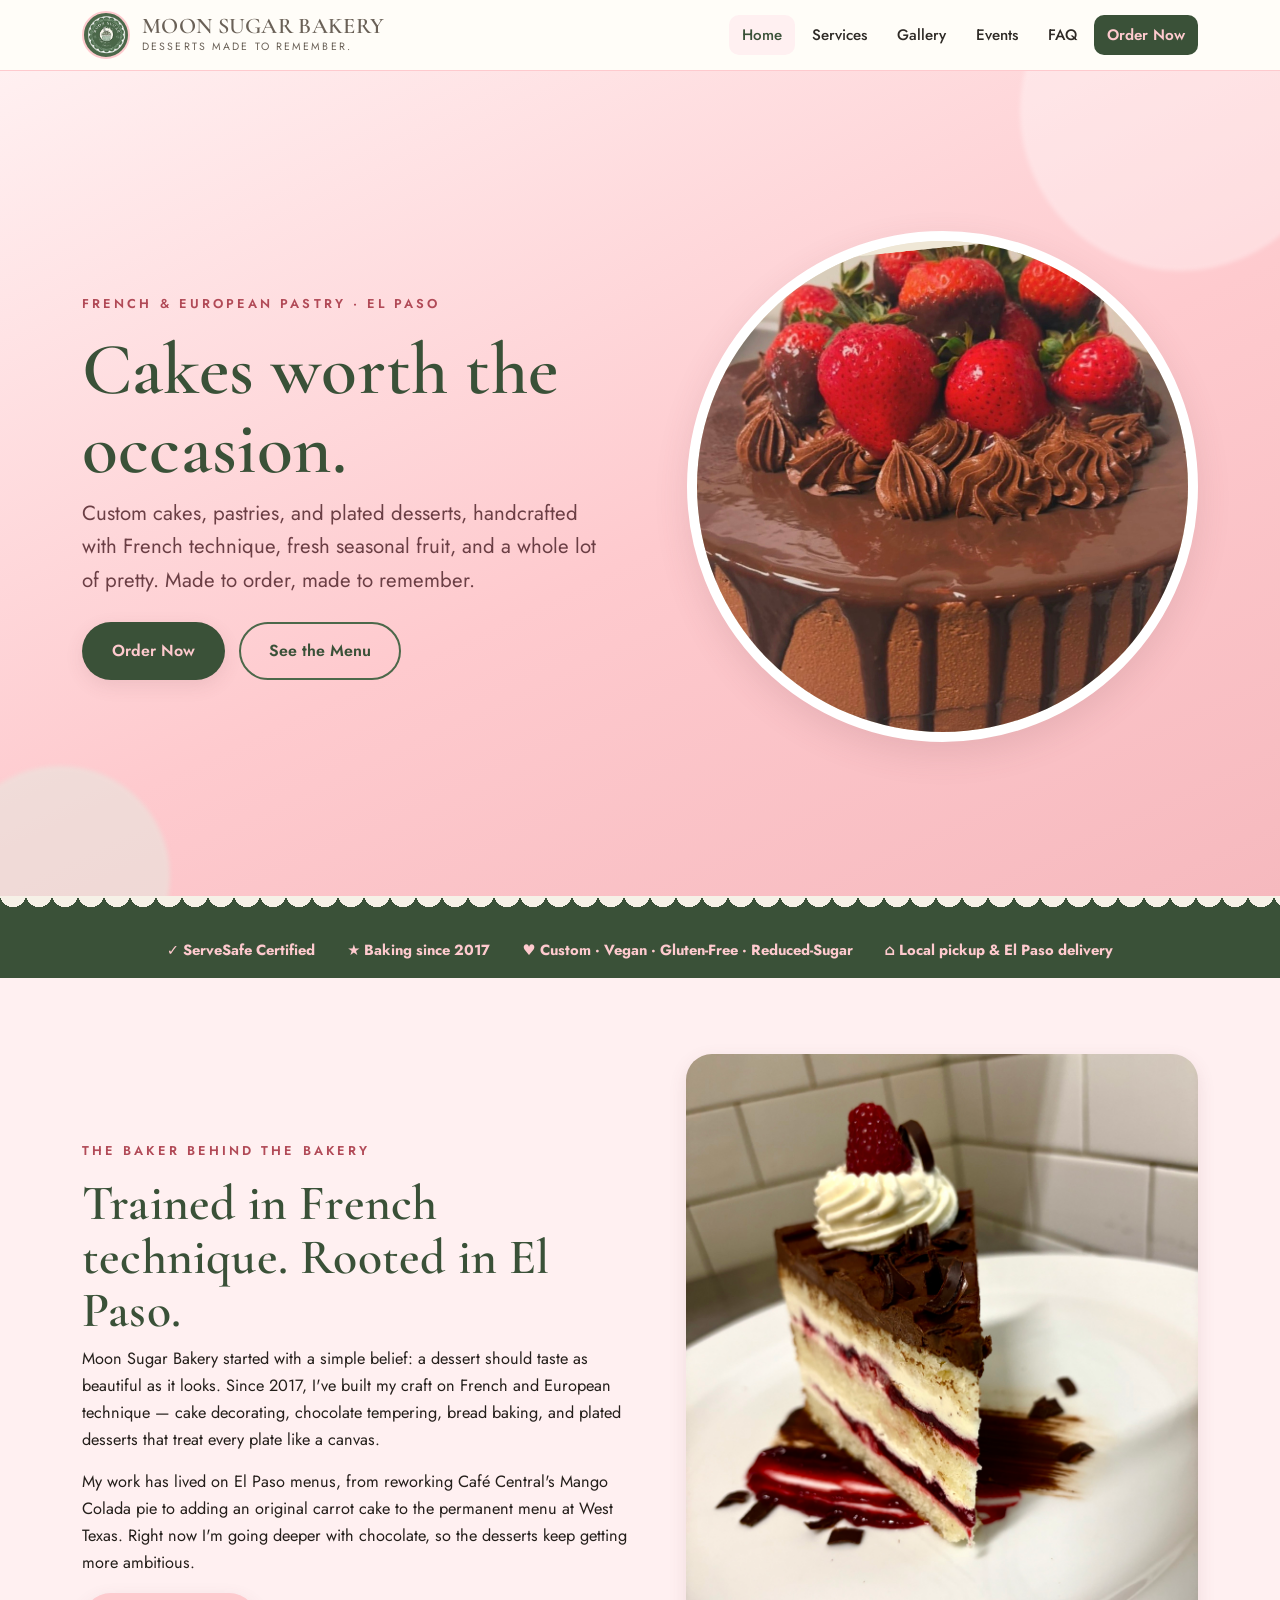
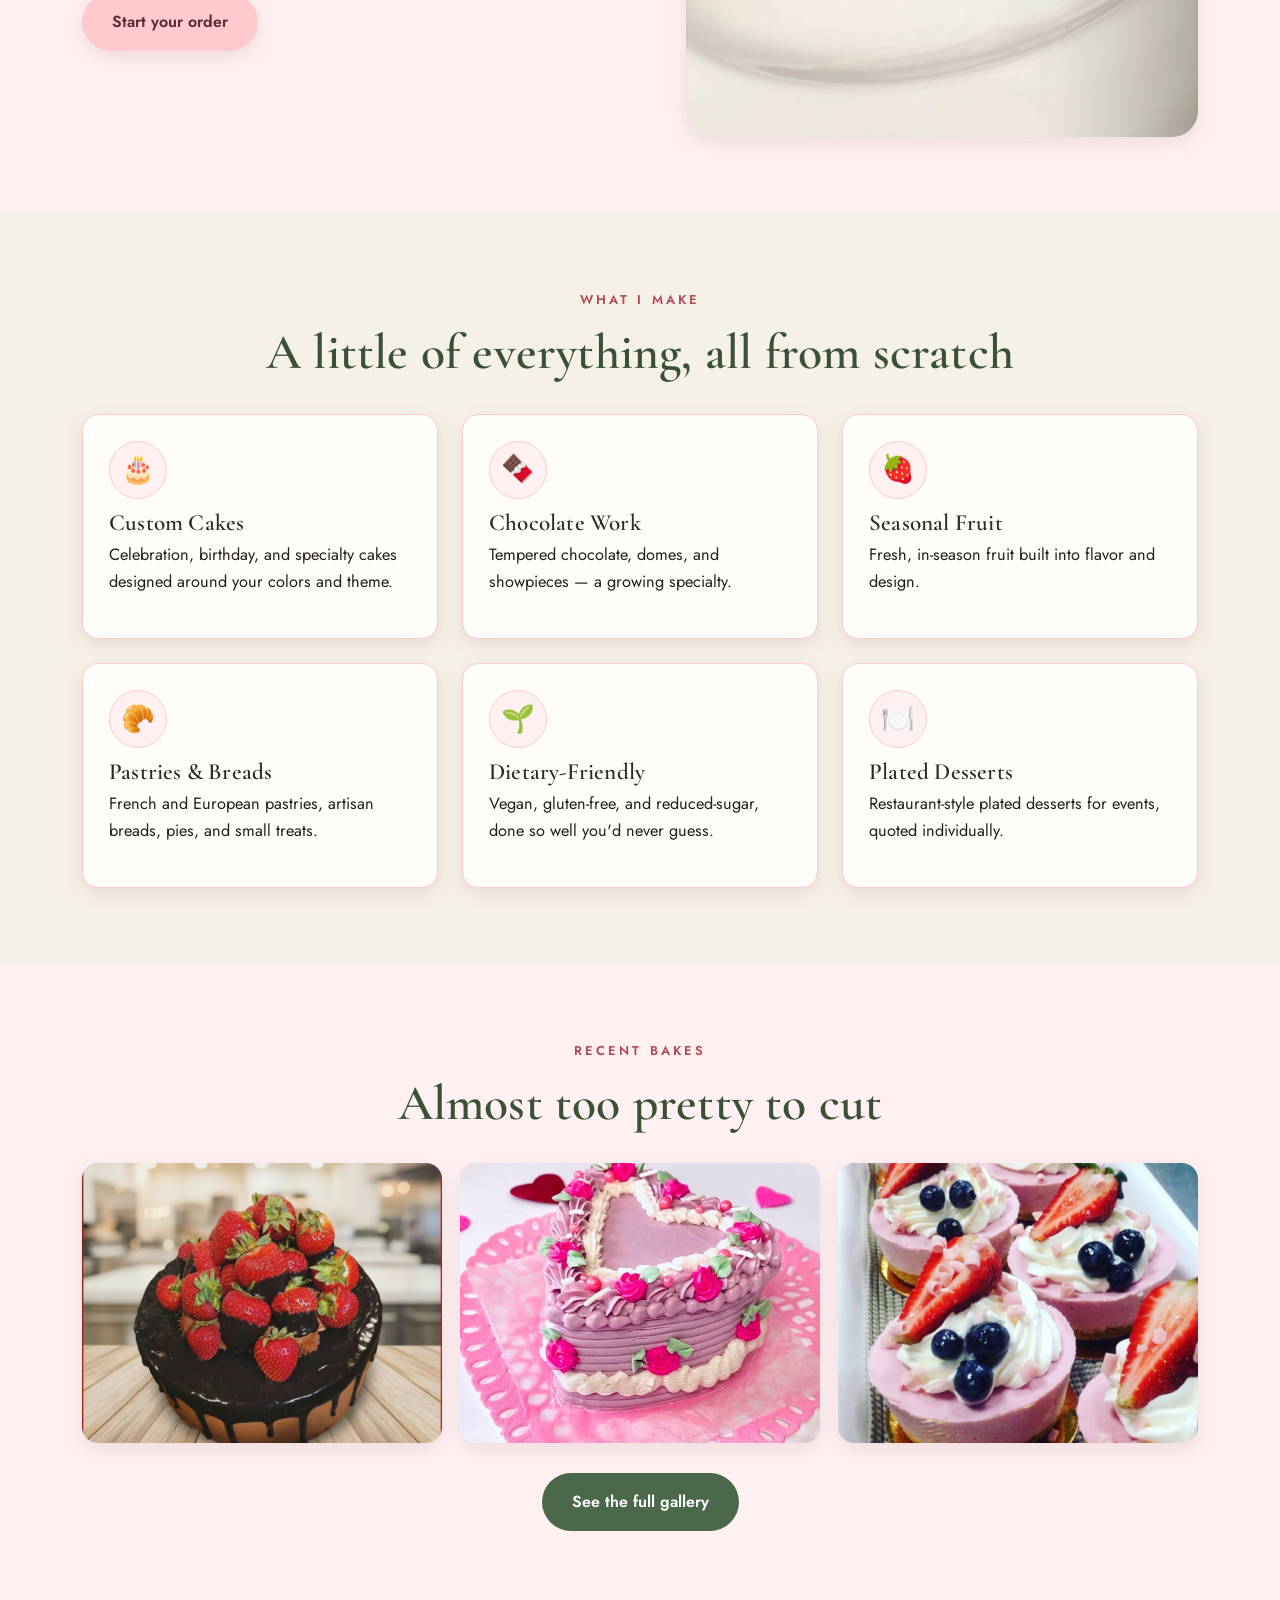
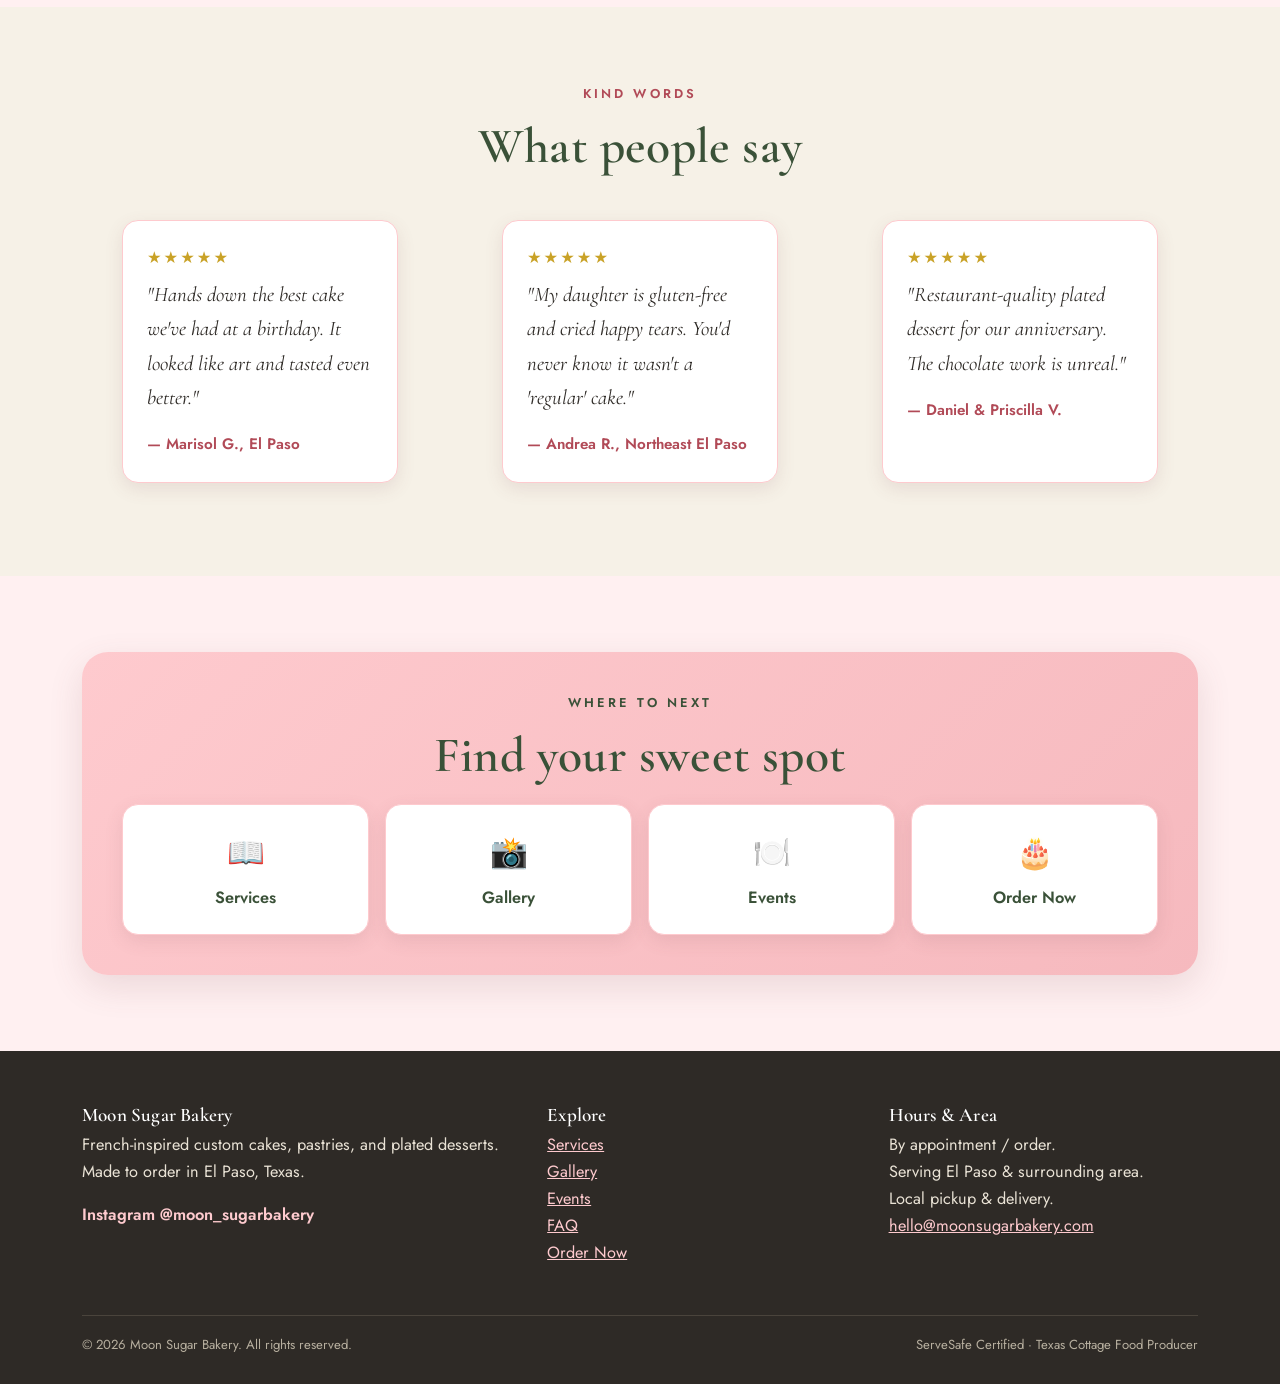
==== commit 3cd61587: "Add files via upload" ====
--- a/index.html
+++ b/index.html
@@ -126,7 +126,7 @@
     <h2 id="gal-h">Almost too pretty to cut</h2>
   </div>
   <div class="wrap gallery-grid" style="margin-top:32px">
-    <img class="gimg" src="images/Choc%20Straw%201.jpg" alt="Chocolate drip cake topped with fresh strawberries" data-ph="Chocolate strawberry cake" style="object-position:center 60%;trasnform:scale(1.3)">
+    <img class="gimg" src="images/Choc%20Straw%201.jpg" alt="Chocolate drip cake topped with fresh strawberries" data-ph="Chocolate strawberry cake" style="object-position:center 40%;trasnform:scale(1.6)">
     <img class="gimg" src="images/Small%20Pink%20Cake.jpg" alt="A small pink celebration cake with delicate piping" data-ph="Small pink cake" style="object-position:center 10%">
     <img class="gimg" src="images/Straw%20Tarts.jpg" alt="Fresh strawberry tarts with glossy glaze" data-ph="Strawberry tarts" style="object-position:center 25%">
   </div>
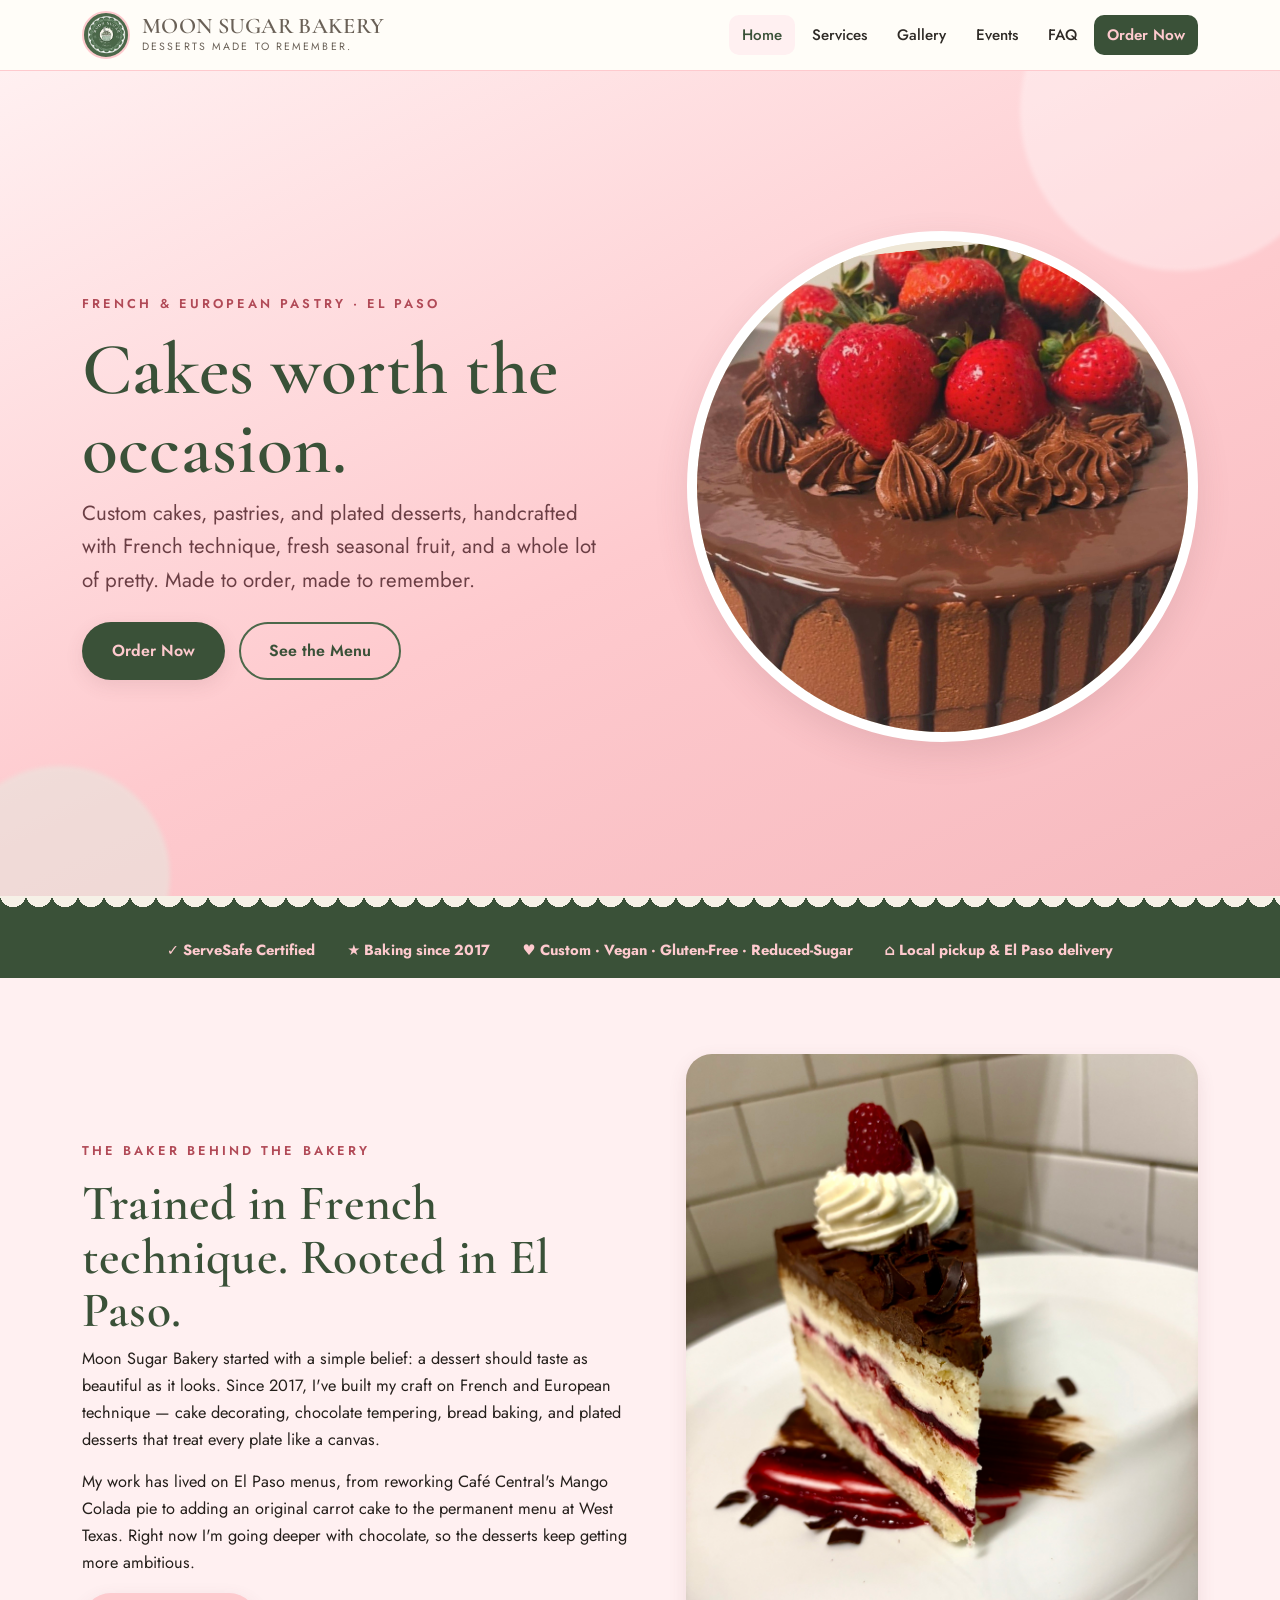
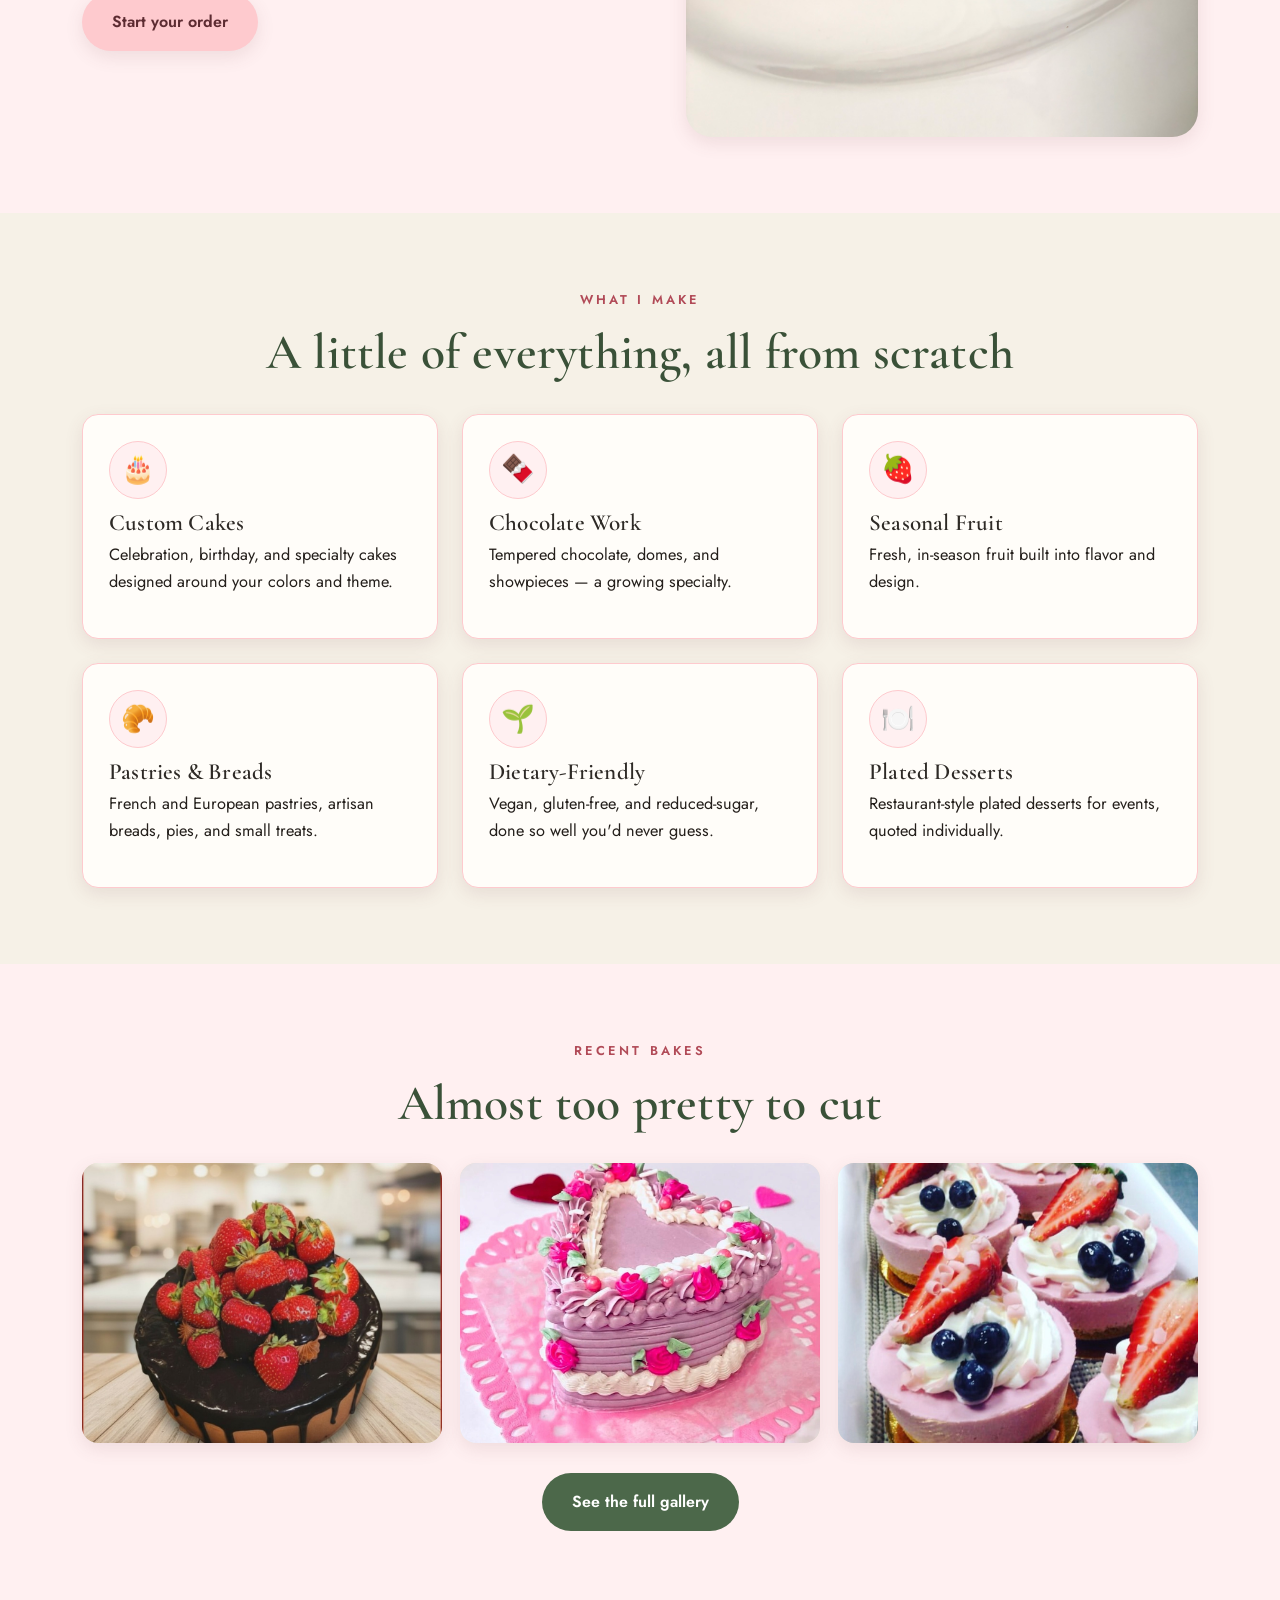
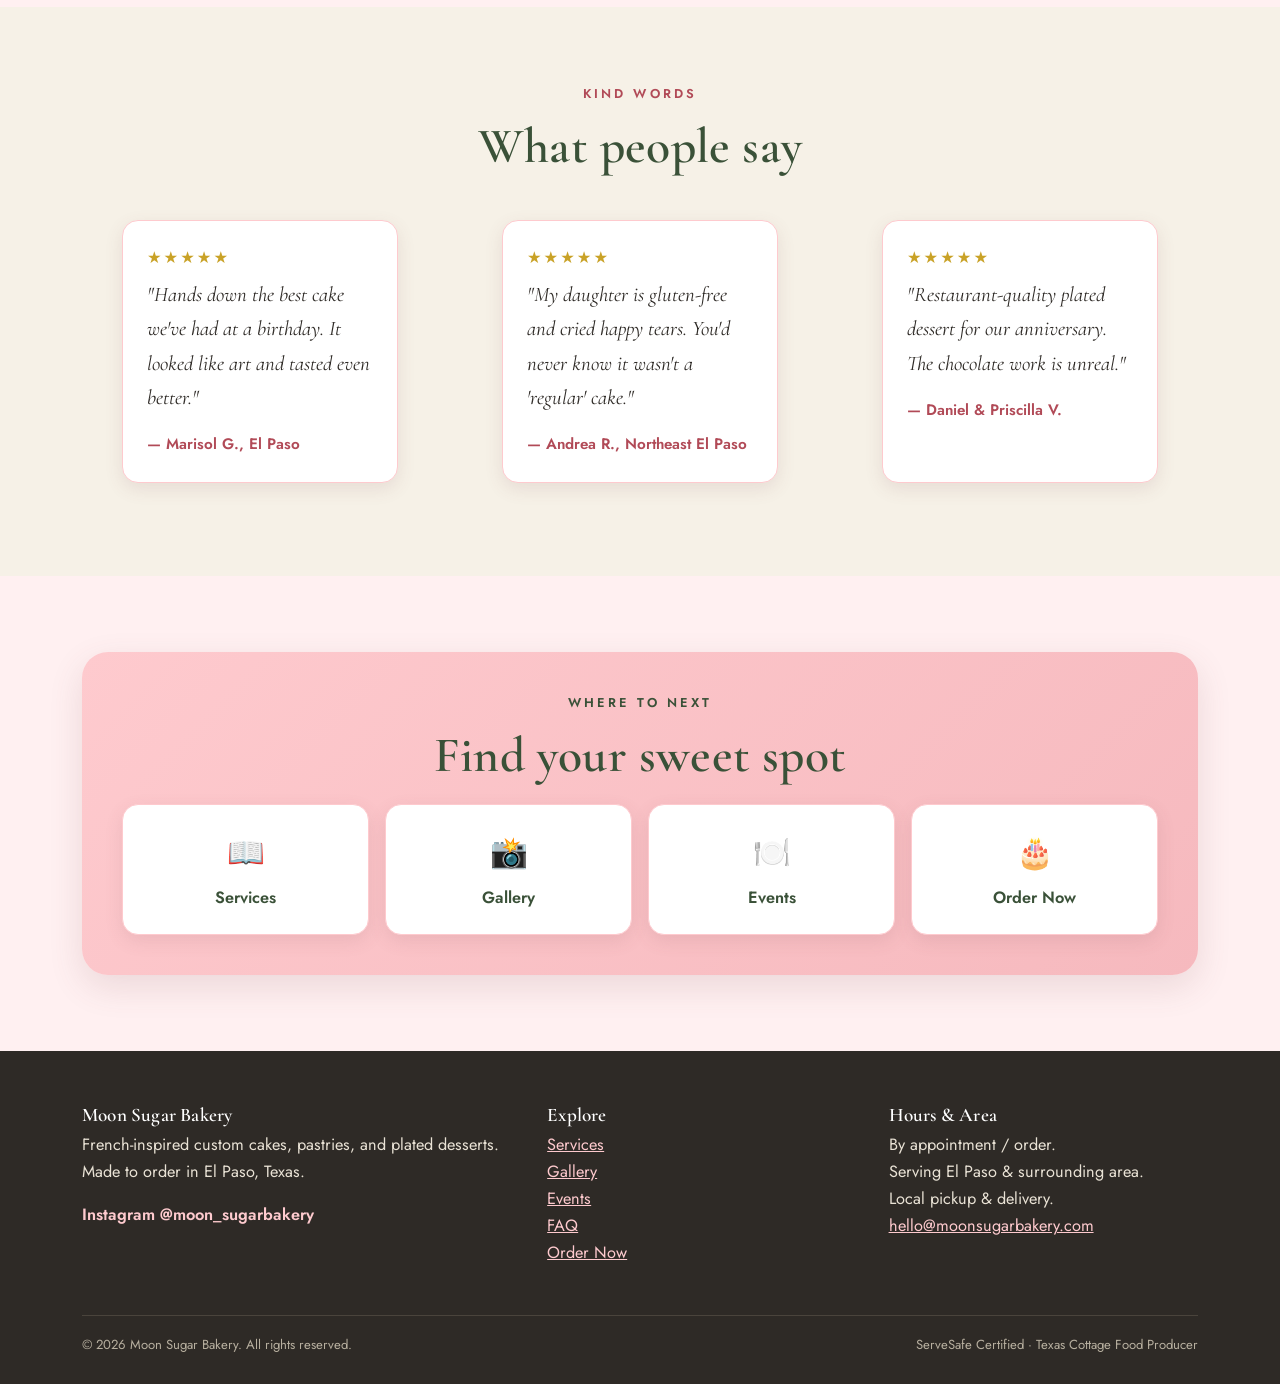
==== commit 610ff372: "Add files via upload" ====
--- a/index.html
+++ b/index.html
@@ -126,7 +126,7 @@
     <h2 id="gal-h">Almost too pretty to cut</h2>
   </div>
   <div class="wrap gallery-grid" style="margin-top:32px">
-    <img class="gimg" src="images/Choc%20Straw%201.jpg" alt="Chocolate drip cake topped with fresh strawberries" data-ph="Chocolate strawberry cake" style="object-position:center 40%;trasnform:scale(1.6)">
+    <img class="gimg" src="images/Choc%20Straw%201.jpg" alt="Chocolate drip cake topped with fresh strawberries" data-ph="Chocolate strawberry cake" style="object-position:center 30%;trasnform:scale(1.9)">
     <img class="gimg" src="images/Small%20Pink%20Cake.jpg" alt="A small pink celebration cake with delicate piping" data-ph="Small pink cake" style="object-position:center 10%">
     <img class="gimg" src="images/Straw%20Tarts.jpg" alt="Fresh strawberry tarts with glossy glaze" data-ph="Strawberry tarts" style="object-position:center 25%">
   </div>
